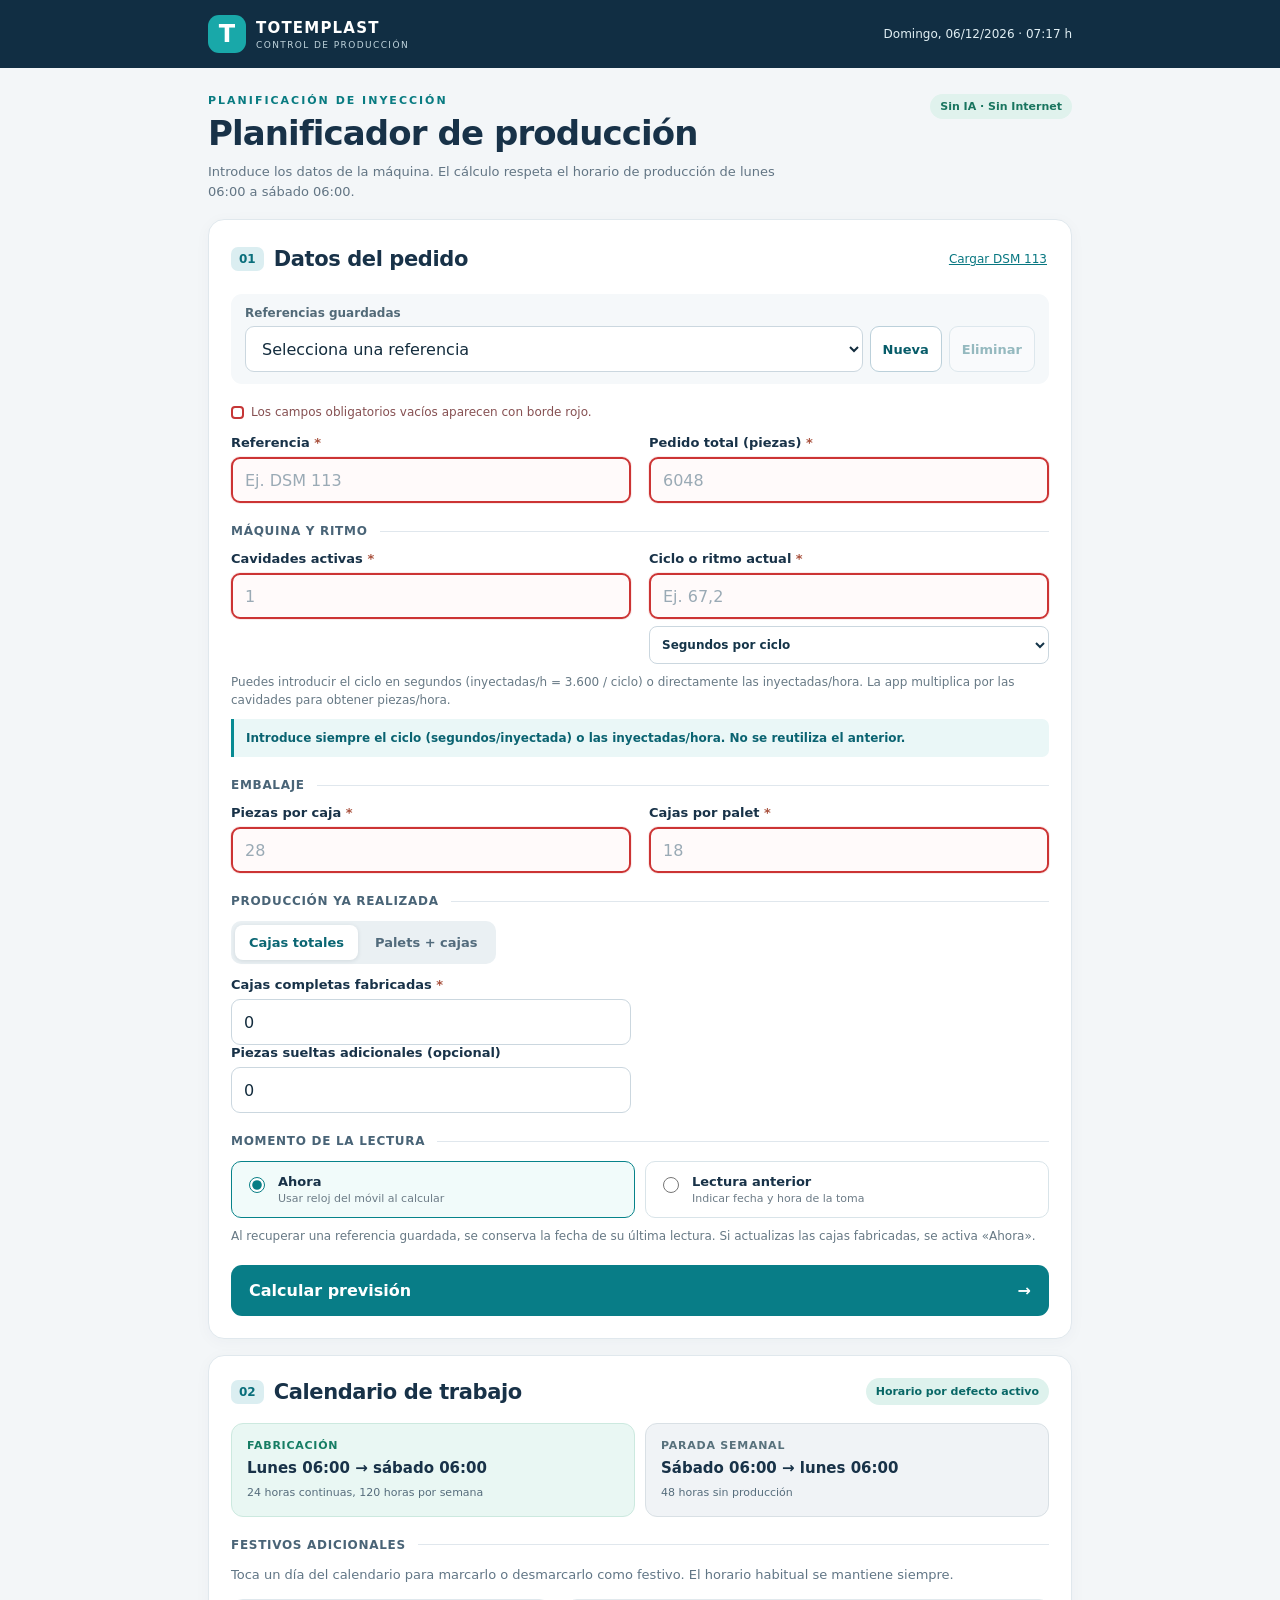
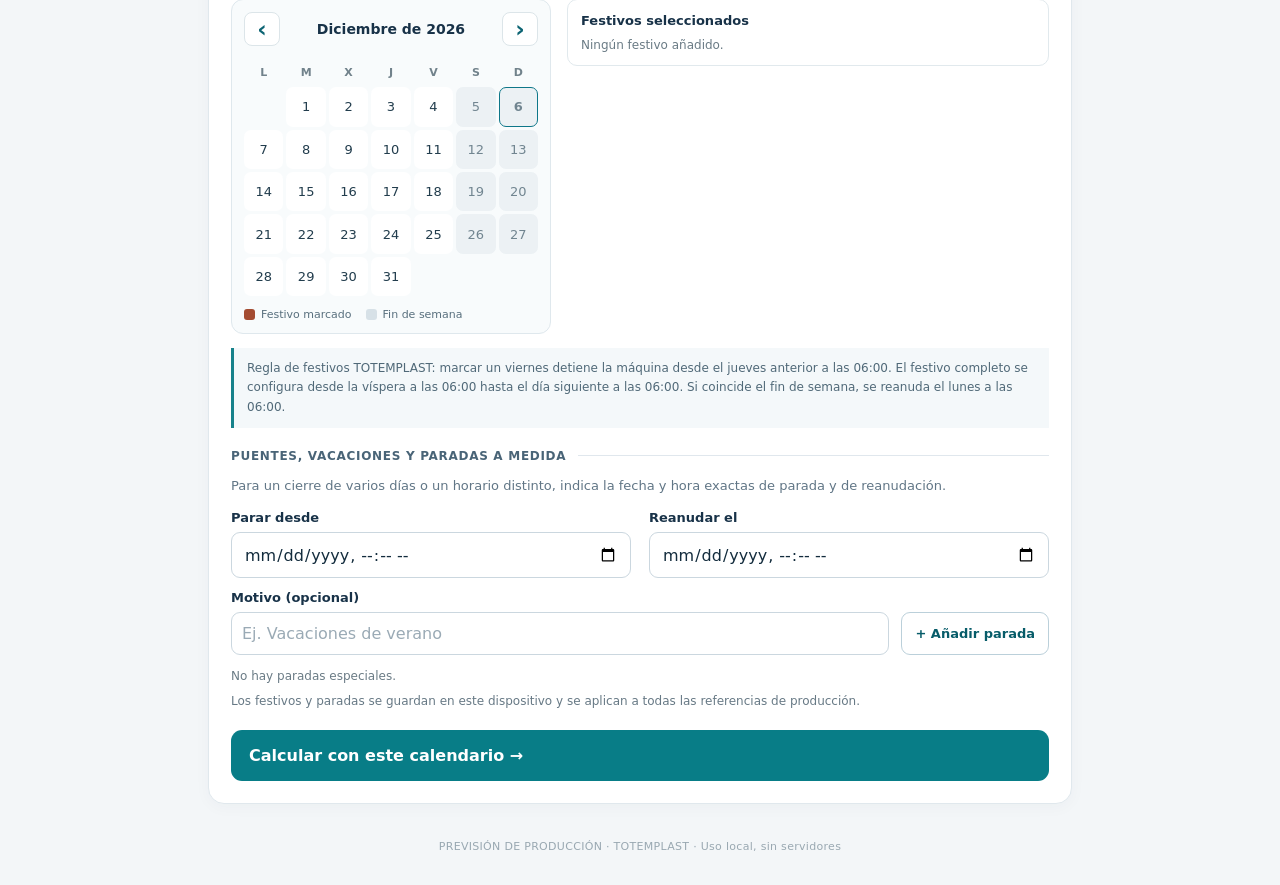
==== totemplast-prevision-android/app/src/main/assets/index.html @ 2ef3e5e3 "Android v1.2: resaltar campos obligatorios vacíos en rojo y validar modos de captura" ====
<!doctype html>
<html lang="es">
<head>
  <meta charset="utf-8">
  <meta name="viewport" content="width=device-width,initial-scale=1,viewport-fit=cover">
  <meta name="theme-color" content="#112e43">
  <meta name="description" content="Previsiones de produccion por inyeccion de plastico. Funciona sin Internet.">
  <title>Planificador Producción Totemplast</title>
  <link rel="stylesheet" href="styles.css">
</head>
<body>
 <header class="masthead">
  <div class="wrap masthead-inner">
   <div class="brand"><span class="brand-mark">T</span><span><strong>TOTEMPLAST</strong><small>CONTROL DE PRODUCCIÓN</small></span></div>
   <div class="clock" id="clock" aria-live="off">Reloj del dispositivo</div>
  </div>
 </header>
 <main class="wrap">
  <section class="intro">
   <div><p class="eyebrow">Planificación de inyección</p><h1>Planificador de producción</h1>
   <p>Introduce los datos de la máquina. El cálculo respeta el horario de producción de lunes 06:00 a sábado 06:00.</p></div>
   <span class="offline-tag">Sin IA · Sin Internet</span>
  </section>

  <section class="panel" aria-labelledby="input-heading">
   <div class="panel-head"><div><span class="step">01</span><h2 id="input-heading">Datos del pedido</h2></div>
    <button type="button" class="text-btn" id="exampleBtn">Cargar DSM 113</button></div>

   <div class="saved-row">
    <label for="savedReferences">Referencias guardadas</label>
    <div class="saved-flex"><select id="savedReferences"><option value="">Selecciona una referencia</option></select>
      <button id="newBtn" type="button" class="outline small-btn">Nueva</button>
      <button id="deleteBtn" type="button" class="outline small-btn" disabled>Eliminar</button>
    </div>
   </div>

   <p class="required-hint"><span class="required-hint-symbol" aria-hidden="true"></span> Los campos obligatorios vacíos aparecen con borde rojo.</p>
   <div class="form-grid">
    <div class="field"><label for="reference">Referencia <span class="req">*</span></label>
      <input id="reference" type="text" autocapitalize="characters" placeholder="Ej. DSM 113" autocomplete="off" maxlength="90"></div>
    <div class="field"><label for="orderPieces">Pedido total (piezas) <span class="req">*</span></label>
      <input id="orderPieces" type="number" min="1" step="1" inputmode="numeric" placeholder="6048"></div>
   </div>

   <div class="section-divider"><span>Máquina y ritmo</span></div>
   <div class="form-grid">
    <div class="field"><label for="cavities">Cavidades activas <span class="req">*</span></label>
      <input id="cavities" type="number" min="1" step="1" inputmode="numeric" placeholder="1"></div>
    <div class="field"><label for="injectionsPerHour">Ciclo o ritmo actual <span class="req">*</span></label>
      <input id="injectionsPerHour" type="text" inputmode="decimal" placeholder="Ej. 67,2" autocomplete="off">
      <select id="rateUnit" class="rate-unit" aria-label="Unidad de la medición">
       <option value="seconds" selected>Segundos por ciclo</option>
       <option value="per_hour">Inyectadas por hora</option>
      </select></div>
   </div>
   <p class="help">Puedes introducir el ciclo en segundos (inyectadas/h = 3.600 / ciclo) o directamente las inyectadas/hora. La app multiplica por las cavidades para obtener piezas/hora.</p>
   <p class="rate-reminder" id="previousRate" aria-live="polite">Introduce el ciclo o ritmo actual. No se reutiliza automáticamente el anterior.</p>

   <div class="section-divider"><span>Embalaje</span></div>
   <div class="form-grid">
    <div class="field"><label for="piecesPerBox">Piezas por caja <span class="req">*</span></label>
      <input id="piecesPerBox" type="number" min="1" step="1" inputmode="numeric" placeholder="28"></div>
    <div class="field"><label for="boxesPerPallet">Cajas por palet <span class="req">*</span></label>
      <input id="boxesPerPallet" type="number" min="1" step="1" inputmode="numeric" placeholder="18"></div>
   </div>

   <div class="section-divider"><span>Producción ya realizada</span></div>
   <div class="segmented" role="group" aria-label="Forma de introducir la produccion">
     <button type="button" id="totalBoxesMode" class="seg active" aria-pressed="true">Cajas totales</button>
     <button type="button" id="palletMode" class="seg" aria-pressed="false">Palets + cajas</button>
   </div>
   <div id="totalBoxesInputs" class="form-grid">
    <div class="field"><label for="producedBoxes">Cajas completas fabricadas <span class="req">*</span></label>
      <input id="producedBoxes" type="number" min="0" step="1" inputmode="numeric" placeholder="42" value="0"></div>
   </div>
   <div id="palletInputs" class="form-grid hidden">
    <div class="field"><label for="producedPallets">Palets completos <span class="req">*</span></label>
      <input id="producedPallets" type="number" min="0" step="1" inputmode="numeric" value="0"></div>
    <div class="field"><label for="producedExtraBoxes">Cajas fuera de palets completos</label>
      <input id="producedExtraBoxes" type="number" min="0" step="1" inputmode="numeric" value="0"></div>
   </div>
   <div class="form-grid">
    <div class="field"><label for="producedLoosePieces">Piezas sueltas adicionales (opcional)</label>
      <input id="producedLoosePieces" type="number" min="0" step="1" inputmode="numeric" value="0"></div>
   </div>

   <div class="section-divider"><span>Momento de la lectura</span></div>
   <div class="time-options" role="group" aria-label="Momento de lectura">
    <label class="option"><input type="radio" name="readingTimeMode" id="timeNow" value="now" checked><span><strong>Ahora</strong><small>Usar reloj del móvil al calcular</small></span></label>
    <label class="option"><input type="radio" name="readingTimeMode" id="timePast" value="past"><span><strong>Lectura anterior</strong><small>Indicar fecha y hora de la toma</small></span></label>
   </div>
   <div id="pastReadingField" class="field historical hidden"><label for="readingDateTime">Fecha y hora de la lectura <span class="req">*</span></label>
     <input type="datetime-local" id="readingDateTime"></div>
   <p class="help">Al recuperar una referencia guardada, se conserva la fecha de su última lectura. Si actualizas las cajas fabricadas, se activa «Ahora».</p>

   <div id="errorBox" role="alert" class="error hidden"></div>
   <button type="button" class="primary" id="calculateBtn"><span>Calcular previsión</span><span aria-hidden="true">→</span></button>
  </section>

  <section class="panel calendar-panel" aria-labelledby="calendar-heading">
    <div class="panel-head"><div><span class="step">02</span><h2 id="calendar-heading">Calendario de trabajo</h2></div>
      <span class="schedule-tag">Horario por defecto activo</span></div>
    <div class="weekly-schedule">
      <div class="weekly-box working"><span>FABRICACIÓN</span><strong>Lunes 06:00 → sábado 06:00</strong><small>24 horas continuas, 120 horas por semana</small></div>
      <div class="weekly-box rest"><span>PARADA SEMANAL</span><strong>Sábado 06:00 → lunes 06:00</strong><small>48 horas sin producción</small></div>
    </div>
    <div class="section-divider"><span>Festivos adicionales</span></div>
    <p class="muted">Toca un día del calendario para marcarlo o desmarcarlo como festivo. El horario habitual se mantiene siempre.</p>
    <div class="calendar-layout">
      <div class="monthly-calendar">
        <div class="calendar-nav">
          <button type="button" class="calendar-arrow" id="calPrev" aria-label="Mes anterior">‹</button>
          <strong id="calMonthTitle">Mes y año</strong>
          <button type="button" class="calendar-arrow" id="calNext" aria-label="Mes siguiente">›</button>
        </div>
        <div class="calendar-weekdays"><span>L</span><span>M</span><span>X</span><span>J</span><span>V</span><span>S</span><span>D</span></div>
        <div id="calendarGrid" class="calendar-days" role="group" aria-label="Seleccionar festivos"></div>
        <div class="calendar-legend"><span><i class="legend-dot holiday-dot"></i> Festivo marcado</span><span><i class="legend-dot weekend-dot"></i> Fin de semana</span></div>
      </div>
      <div class="selected-holidays">
        <strong>Festivos seleccionados</strong>
        <div id="holidayList" class="exceptions-list"><p class="no-exceptions">Ningún festivo añadido.</p></div>
      </div>
    </div>
    <p class="schedule-rule">Regla de festivos TOTEMPLAST: marcar un viernes detiene la máquina desde el jueves anterior a las 06:00. El festivo completo se configura desde la víspera a las 06:00 hasta el día siguiente a las 06:00. Si coincide el fin de semana, se reanuda el lunes a las 06:00.</p>
    <div class="section-divider"><span>Puentes, vacaciones y paradas a medida</span></div>
    <p class="muted">Para un cierre de varios días o un horario distinto, indica la fecha y hora exactas de parada y de reanudación.</p>
    <div class="form-grid">
      <div class="field"><label for="pauseStart">Parar desde</label><input id="pauseStart" type="datetime-local"></div>
      <div class="field"><label for="pauseEnd">Reanudar el</label><input id="pauseEnd" type="datetime-local"></div>
    </div>
    <div class="pause-actions">
      <div class="field"><label for="pauseLabel">Motivo (opcional)</label><input id="pauseLabel" type="text" maxlength="80" placeholder="Ej. Vacaciones de verano"></div>
      <button id="addPauseBtn" type="button" class="outline">+ Añadir parada</button>
    </div>
    <div id="calendarError" class="error hidden" role="alert"></div>
    <div id="pauseList" class="exceptions-list pause-list"><p class="no-exceptions">No hay paradas especiales.</p></div>
    <p class="help">Los festivos y paradas se guardan en este dispositivo y se aplican a todas las referencias de producción.</p>
    <button type="button" class="primary" id="calculateCalendarBtn">Calcular con este calendario →</button>
  </section>

  <section class="results hidden" id="results" aria-live="polite">
   <div class="results-title"><div><span class="step">03</span><h2 id="reportTitle">Informe</h2></div>
     <span class="report-ok">Cálculo realizado</span></div>
   <article class="finish-card">
    <div class="finish-subtitle">FINALIZACIÓN ESTIMADA · DÍA S</div>
    <div class="finish-date" id="finishDate">—</div>
    <div class="finish-time" id="finishTime">—</div>
    <div class="finish-meta" id="finishMeta">—</div>
   </article>

   <div class="panel report-panel">
    <h3>Situación del pedido</h3>
    <p class="reading-label" id="readingLabel"></p><p class="reading-label" id="calendarApplied"></p>
    <div class="stats-grid">
     <div class="stat"><span>Pedido</span><strong id="statOrder">—</strong><small>piezas</small></div>
     <div class="stat"><span>Fabricadas</span><strong id="statProduced">—</strong><small>piezas</small></div>
     <div class="stat accent"><span>Pendientes</span><strong id="statPending">—</strong><small>piezas</small></div>
     <div class="stat"><span>Ritmo</span><strong id="statRate">—</strong><small>piezas/hora</small></div>
    </div>
    <div class="progress-meta"><span>Avance del pedido</span><strong id="percentLabel">—</strong></div>
    <div class="progress-track"><div id="progressFill"></div></div>
    <div class="pack-info" id="packingInfo"></div>
   </div>

   <div class="panel report-panel">
    <h3>Matriz de cortes a las 06:00</h3>
    <p class="muted">Se toma como día S el día de finalización calculado. Las cifras respetan los fines de semana y las paradas adicionales del calendario.</p>
    <div class="table-scroll">
     <table class="cut-table" id="cutTable"><thead><tr>
      <th>Corte</th><th>Fecha y hora</th><th>Resultado</th><th>Equivalencia</th><th>Total fabricadas</th>
     </tr></thead><tbody id="cutRows"></tbody></table>
    </div>
    <p class="help">P = palets completos; C = cajas completas adicionales; uds = piezas sueltas. Las cifras son teóricas y consideran inyectadas enteras. Después de completar el pedido, se supone que el molde sigue en marcha hasta la hora del corte.</p>
   </div>

   <div class="panel report-panel compact-panel">
    <h3>Datos técnicos</h3>
    <div class="tech-list" id="technicalData"></div>
   </div>
   <div class="action-bar">
    <button type="button" class="outline" id="copyBtn">Copiar informe</button>
    <button type="button" class="outline" id="mailBtn">Correo a Daniel</button>
    <button type="button" class="outline" id="shareBtn">Compartir</button>
   </div>
   <p class="mail-note">«Correo a Daniel» prepara el mensaje en tu aplicación de correo. No lo envía automáticamente.</p>
   <div id="actionStatus" class="action-status" role="status"></div>
  </section>
  <footer>PREVISIÓN DE PRODUCCIÓN · TOTEMPLAST · Uso local, sin servidores</footer>
 </main>
 <script src="app.js"></script>
 <script src="catalogo-referencias.js"></script>
 <script src="validacion-obligatorios.js"></script>
 <script>
/* Interfaz y persistencia. Se ejecuta localmente en Android o en un navegador. */
(function () {
  'use strict';
  const E = window.TotemplastEngine;
  const Validation = window.TotemplastValidation;
  const STORAGE_KEY = 'totemplast_previsiones_v1';
  const CALENDAR_KEY = 'totemplast_calendario_v2';
  const MIGRATION_KEY = 'totemplast_datos_v3_aplicados';
  const $ = (id) => document.getElementById(id);
  const dataIds = ['reference','orderPieces','cavities','injectionsPerHour','piecesPerBox','boxesPerPallet',
    'producedBoxes','producedPallets','producedExtraBoxes','producedLoosePieces'];
  const integerLocale = new Intl.NumberFormat('es-ES', { maximumFractionDigits: 0, useGrouping:'always' });
  const decimalLocale = new Intl.NumberFormat('es-ES', { maximumFractionDigits: 2, useGrouping:'always' });
  const dateLongFormat = new Intl.DateTimeFormat('es-ES', {weekday:'long',day:'numeric',month:'long',year:'numeric'});
  const dateShortFormat = new Intl.DateTimeFormat('es-ES', {weekday:'long',day:'2-digit',month:'2-digit',year:'numeric'});
  const hmFormat = new Intl.DateTimeFormat('es-ES',{hour:'2-digit',minute:'2-digit',hourCycle:'h23'});
  let mode = 'boxes';
  let lastReport = null;
  let savingDisabled = false;
  let stored = loadStorage();
  migrateSavedReferences();
  seedPackagingReferences();
  let calendarState = loadCalendarState();
  let calendarMonth = new Date(new Date().getFullYear(),new Date().getMonth(),1);

  function n(value) { return integerLocale.format(value); }
  function nd(value) { return decimalLocale.format(value); }
  function cap(value) { return value.charAt(0).toUpperCase() + value.slice(1); }
  function dateLong(date) { return cap(dateLongFormat.format(date)); }
  function dateShort(date) { return cap(dateShortFormat.format(date)); }
  function hhmm(date) { return hmFormat.format(date); }
  function roundedMinute(date) { return new Date(Math.round(date.getTime()/60000)*60000); }
  function timeLabel(date) { return dateLong(date)+', '+hhmm(date); }
  function toLocalInputDate(date) {
    const pad=(x)=>String(x).padStart(2,'0');
    return date.getFullYear()+'-'+pad(date.getMonth()+1)+'-'+pad(date.getDate())+'T'+pad(date.getHours())+':'+pad(date.getMinutes());
  }
  function escape(s) {
    return String(s).replace(/[&<>"']/g, m => ({'&':'&amp;','<':'&lt;','>':'&gt;','"':'&quot;',"'":'&#39;'}[m]));
  }
  function text(id, value) { $(id).textContent = value; }
  // Los campos opcionales vacíos equivalen a 0. Su ausencia nunca se marca en rojo.
  function readOptionalNonNegative(id, name) {
    if ($(id).value.trim() === '') return 0;
    return readNonNegative(id, name);
  }
  function updateRequiredBorders() {
    const required = Validation.getRequiredIds(mode, $('timePast').checked);
    const missing = new Set(Validation.getMissingIds(
      required,
      Object.fromEntries(required.map(id => [id, $(id).value]))
    ));
    for (const id of Validation.ALL_REQUIRED_IDS) {
      const field = $(id);
      const isRequired = required.includes(id);
      const isMissing = isRequired && missing.has(id);
      field.required = isRequired;
      field.classList.toggle('missing-required', isMissing);
      if (isMissing) field.setAttribute('aria-invalid', 'true');
      else field.removeAttribute('aria-invalid');
    }
    return [...missing];
  }
  function readNonNegative(id, name) {
    const str = $(id).value;
    if (str === '') throw new Error('Indica '+name+'.');
    const val = Number(str);
    if (!Number.isSafeInteger(val) || val < 0) throw new Error(name+': introduce un numero entero mayor o igual a 0.');
    return val;
  }
  function setMode(value, convert) {
    if (convert && value !== mode) {
      const perPal = Math.floor(Number($('boxesPerPallet').value) || 0);
      if (mode === 'boxes' && value === 'pallets' && perPal > 0) {
        const total = Math.max(0, Number($('producedBoxes').value)||0);
        $('producedPallets').value = Math.floor(total/perPal);
        $('producedExtraBoxes').value = total%perPal;
      } else if (mode === 'pallets' && value === 'boxes' && perPal > 0) {
        $('producedBoxes').value = Math.max(0,(Number($('producedPallets').value)||0)*perPal+(Number($('producedExtraBoxes').value)||0));
      }
    }
    mode = value;
    $('totalBoxesInputs').classList.toggle('hidden',mode !== 'boxes');
    $('palletInputs').classList.toggle('hidden',mode !== 'pallets');
    $('totalBoxesMode').classList.toggle('active',mode === 'boxes');
    $('palletMode').classList.toggle('active',mode === 'pallets');
    $('totalBoxesMode').setAttribute('aria-pressed',String(mode === 'boxes'));
    $('palletMode').setAttribute('aria-pressed',String(mode === 'pallets'));
    invalidate();
  }
  function setTimeMode(past) {
    $('timePast').checked = past;
    $('timeNow').checked = !past;
    $('pastReadingField').classList.toggle('hidden',!past);
    if (past && !$('readingDateTime').value) $('readingDateTime').value=toLocalInputDate(new Date());
    invalidate();
  }
  function invalidate() {
    updateRequiredBorders();
    lastReport = null;
    $('results').classList.add('hidden');
    $('errorBox').classList.add('hidden');
    text('actionStatus','');
  }
  function rateValue() {
    const raw=$('injectionsPerHour').value.trim().replace(/\s/g,'').replace(',', '.');
    if (!raw || !Number.isFinite(Number(raw)) || Number(raw)<=0) {
      throw new Error('Introduce el ciclo actual en segundos o las inyectadas/hora; el dato es obligatorio en cada lectura.');
    }
    return Number(raw);
  }
  function getInput() {
    const fullBoxes = mode === 'boxes'
      ? readNonNegative('producedBoxes','las cajas fabricadas')
      : readNonNegative('producedPallets','los palets fabricados') * Number($('boxesPerPallet').value) +
          readOptionalNonNegative('producedExtraBoxes','las cajas adicionales');
    if (!Number.isSafeInteger(fullBoxes)) throw new Error('La cantidad de cajas no es valida.');
    const d = $('timePast').checked ? new Date($('readingDateTime').value) : new Date();
    return {
      reference:$('reference').value,
      orderPieces:$('orderPieces').value,
      cavities:$('cavities').value,
      injectionsPerHour:$('rateUnit').value === 'seconds' ? 3600/rateValue() : rateValue(),
      measuredRateValue:rateValue(), measuredRateUnit:$('rateUnit').value,
      piecesPerBox:$('piecesPerBox').value,
      boxesPerPallet:$('boxesPerPallet').value,
      fullBoxes,
      loosePieces:readOptionalNonNegative('producedLoosePieces','las piezas sueltas'),
      readAt:d
    };
  }
  function readTime(value) {
    const duration = Math.max(0,Math.round(value/60000));
    return Math.floor(duration/60)+' h '+(duration%60)+' min';
  }
  function shortPack(b) {
    return n(b.pallets)+' P + '+n(b.boxes)+' C + '+n(b.loose)+' uds';
  }
  function detailedPack(b) {
    const p=b.pallets, bx=b.boxes, l=b.loose;
    if (p===0 && bx===0 && l===0) return '0 piezas';
    let out='';
    if (p) out+=n(p)+' palet'+(p!==1?'s':'')+' completo'+(p!==1?'s':'');
    if (bx || l) {
      if (out) out+=' + ';
      if (bx) {
        out+='1 palet parcial ('+n(bx)+' caja'+(bx!==1?'s':'')+' completa'+(bx!==1?'s':'');
        if (l) out+=' y '+n(l)+' pieza'+(l!==1?'s':'')+' en caja parcial';
        out+=')';
      } else {
        out+=n(l)+' pieza'+(l!==1?'s':'')+' en caja parcial';
      }
    }
    return out;
  }
  function showReport(r) {
    const isDone=r.isAlreadyComplete;
    const shownFinish = roundedMinute(r.finishAt);
    text('reportTitle',r.reference+' - Previsión de producción');
    text('finishDate',isDone?'Pedido ya completado':dateLong(shownFinish));
    text('finishTime',isDone?'—':hhmm(shownFinish)+' h');
    text('finishMeta', isDone
      ? 'Las piezas registradas ya alcanzan o superan el pedido; no puede deducirse cuándo terminó anteriormente.'
      : 'Quedan '+readTime(r.productiveMsPending)+' de trabajo efectivo ('+n(r.injectionsPending)+' inyectadas).'+
        (r.expectedOverrunAtFinish?' Se producirán '+n(r.expectedOverrunAtFinish)+' piezas adicionales en la última inyectada.':''));
    text('readingLabel','Lectura: '+timeLabel(r.readAt));
    text('calendarApplied','Calendario aplicado: '+calendarSummary(r.calendar));
    text('statOrder',n(r.orderPieces));
    text('statProduced',n(r.produced));
    text('statPending',n(r.piecesPending));
    text('statRate',nd(r.piecesPerHour));
    text('percentLabel',nd(r.completedPercent)+' %');
    $('progressFill').style.width=r.completedPercent.toFixed(4)+'%';
    $('packingInfo').innerHTML = [
      ['Fabricadas', detailedPack(r.breakdownProduced)],
      ['Pendientes', detailedPack(r.breakdownPending)],
      ['Cajas hechas', n(r.breakdownProduced.totalFullBoxes)+' cajas completas'+(r.breakdownProduced.loose?' y '+n(r.breakdownProduced.loose)+' piezas sueltas':'')],
      ['Equivalencias', n(r.piecesPerPallet)+' piezas/palet · '+n(r.piecesPerBox)+' piezas/caja']
    ].map(kv=>'<div class="pi-row"><span>'+escape(kv[0])+'</span><strong>'+escape(kv[1])+'</strong></div>').join('');
    const rowNames = {'-2':'S − 2 días','-1':'S − 1 día','0':'Día S','1':'S + 1 día'};
    $('cutRows').innerHTML = r.scenarios.map(s=>{
      const date='<div class="cut-date">'+escape(dateShort(s.at))+'<small>06:00 h'+(s.stopped?' · Parada':'')+'</small></div>';
      if (!s.applicable) return '<tr><td>'+rowNames[String(s.deltaDays)]+'</td><td>'+date+'</td><td class="muted-cell" colspan="3">No aplicable: corte anterior a la lectura registrada.</td></tr>';
      const kind = s.missing ? 'missing' : s.excess ? 'excess' : 'exact';
      const description = s.missing ? 'Faltan' : s.excess ? 'Sobran' : 'Pedido exacto';
      const amount = s.missing ? s.missing : s.excess;
      const partial=(s.breakdownDifference.boxes || s.breakdownDifference.loose)?'<small class="partial-note">Incluye 1 palet parcial</small>':'';
      return '<tr><td>'+rowNames[String(s.deltaDays)]+'</td><td>'+date+'</td><td><span class="cut-value '+kind+'">'+
        description+' '+n(amount)+' uds</span></td><td>'+escape(shortPack(s.breakdownDifference))+partial+'</td><td>'+n(s.projectedTotal)+' uds</td></tr>';
    }).join('');
    const tech=[
      ['Referencia',r.reference],['Unidades del pedido',n(r.orderPieces)],
      ['Cavidades activas',n(r.cavities)],['Medición introducida',nd(r.measuredRateValue)+(r.measuredRateUnit==='seconds'?' segundos/ciclo':' inyectadas/h')],['Inyectadas por hora',nd(r.injectionsPerHour)],
      ['Piezas por inyectada',n(r.cavities)],['Ritmo efectivo',nd(r.piecesPerHour)+' piezas/h'],
      ['Piezas por caja',n(r.piecesPerBox)],['Cajas por palet',n(r.boxesPerPallet)],
      ['Piezas por palet',n(r.piecesPerPallet)],['Cajas completas fabricadas',n(r.fullBoxes)],
      ['Tiempo productivo pendiente',readTime(r.productiveMsPending)],['Lectura de referencia',timeLabel(r.readAt)],
      ['Paradas adicionales',calendarSummary(r.calendar)]
    ];
    $('technicalData').innerHTML=tech.map(kv=>'<div><span>'+escape(kv[0])+'</span><strong>'+escape(kv[1])+'</strong></div>').join('');
    $('results').classList.remove('hidden');
  }
  function formatReport(r) {
    const finish = roundedMinute(r.finishAt);
    const lines=[
      r.reference+' - Previsión de producción',
      '',
      'LECTURA: '+timeLabel(r.readAt),
      'PEDIDO: '+n(r.orderPieces)+' piezas',
      'CAVIDADES: '+n(r.cavities)+' | MEDICION: '+nd(r.measuredRateValue)+(r.measuredRateUnit==='seconds'?' segundos/ciclo':' inyectadas/h')+' | INYECTADAS/H: '+nd(r.injectionsPerHour)+' | PIEZAS/H: '+nd(r.piecesPerHour),
      'EMBALAJE: '+n(r.piecesPerBox)+' piezas/caja | '+n(r.boxesPerPallet)+' cajas/palet | '+n(r.piecesPerPallet)+' piezas/palet',
      'FABRICADAS: '+n(r.produced)+' piezas | '+detailedPack(r.breakdownProduced),
      'PENDIENTES: '+n(r.piecesPending)+' piezas | '+detailedPack(r.breakdownPending),
      'HORAS PRODUCTIVAS PENDIENTES: '+readTime(r.productiveMsPending),
      'CALENDARIO: '+calendarSummary(r.calendar),
      '',
      r.isAlreadyComplete ? 'PEDIDO YA COMPLETADO EN LA LECTURA' : 'FINALIZACION PREVISTA: '+timeLabel(finish),
      '',
      'MATRIZ DE CORTES (06:00 H):'
    ];
    r.scenarios.forEach(s=>{
      const tag = s.deltaDays === 0 ? 'S' : s.deltaDays < 0 ? 'S'+s.deltaDays : 'S+'+s.deltaDays;
      if (!s.applicable) lines.push(tag+' | '+timeLabel(s.at)+' | No aplicable: anterior a la lectura');
      else lines.push(tag+' | '+timeLabel(s.at)+' | '+
        (s.missing?'FALTAN '+n(s.missing):s.excess?'SOBRAN '+n(s.excess):'PEDIDO EXACTO')+' piezas | '+
        shortPack(s.breakdownDifference)+' | Total '+n(s.projectedTotal)+' piezas');
    });
    lines.push('', 'Horario TOTEMPLAST: lunes 06:00 a sabado 06:00, produccion ininterrumpida.');
    r.calendar.holidays.forEach(day=>lines.push('FESTIVO: '+day+' (parada desde la vispera a las 06:00 hasta el dia siguiente a las 06:00).'));
    r.calendar.pauses.forEach(p=>lines.push('PARADA ADICIONAL: '+(p.label||'Cierre')+' | '+p.start+' -> '+p.end));
    lines.push('Cifras teoricas basadas en inyectadas completas. El exceso supone continuar produciendo.');
    return lines.join('\n');
  }
  function showError(err) {
    text('errorBox',err.message||String(err));
    $('errorBox').classList.remove('hidden');
    $('errorBox').scrollIntoView({block:'nearest',behavior:'smooth'});
  }
  function calculate(suppressScroll) {
    $('errorBox').classList.add('hidden');
    try {
      const missing = updateRequiredBorders();
      if (missing.length) {
        $(missing[0]).focus();
        throw new Error('Faltan datos obligatorios. Completa las casillas con borde rojo.');
      }
      const data=getInput();
      const r=E.forecast(data,data.readAt,calendarState);
      r.measuredRateValue=data.measuredRateValue; r.measuredRateUnit=data.measuredRateUnit;
      lastReport=r;
      showReport(r);
      saveResult(r);
      if (suppressScroll !== true) $('results').scrollIntoView({block:'start',behavior:'smooth'});
    } catch (err) {
      invalidate();
      showError(err);
    }
  }
  function loadStorage() {
    try { const x=JSON.parse(localStorage.getItem(STORAGE_KEY)||'{}'); return x && typeof x==='object' && !Array.isArray(x)?x:{}; }
    catch (_) { return {}; }
  }
  function persist() {
    if(savingDisabled) return;
    try { localStorage.setItem(STORAGE_KEY,JSON.stringify(stored)); }
    catch(_) { text('actionStatus','El dispositivo no ha permitido guardar las referencias. Los calculos siguen funcionando.'); }
  }
  function refreshReferences(selected) {
    const sel=$('savedReferences');
    sel.innerHTML='<option value="">Selecciona una referencia</option>';
    Object.keys(stored).sort((a,b)=>a.localeCompare(b,'es')).forEach(ref=>{
      const option=document.createElement('option'); option.value=ref; option.textContent=ref;
      sel.appendChild(option);
    });
    sel.value=selected && stored[selected]?selected:'';
    $('deleteBtn').disabled=!sel.value;
  }
  // En una actualizacion anterior pudo quedar REE 11 como ensayo. Nunca era un pedido real.
  // Limpieza una sola vez; despues los datos que escriba el usuario se respetan.
  function migrateSavedReferences() {
    try {
      if (localStorage.getItem(MIGRATION_KEY) === '1') return;
      for (const ref of Object.keys(stored)) {
        const canonical=ref.replace(/[^a-zA-Z0-9]/g,'').toUpperCase();
        if (canonical === 'REE11' || canonical === 'R11') delete stored[ref];
      }
      if (!stored['DSM 113']) {
        // Unica ficha inicial: lectura REAL facilitada el 13/10/2026 a las 09:31.
        // El ciclo de 67,2 segundos es un recordatorio, NO se rellena automaticamente.
        stored['DSM 113']={
          reference:'DSM 113', orderPieces:6048, cavities:1,
          injectionsPerHour:3600/67.2, measuredRateValue:67.2, measuredRateUnit:'seconds', piecesPerBox:28, boxesPerPallet:18,
          fullBoxes:42, loosePieces:0, readAt:'2026-10-13T07:31:00.000Z', mode:'pallets'
        };
      } else {
        // Actualizacion del ultimo ritmo indicado por el usuario; nunca se usa sin escribirlo.
        stored['DSM 113'].injectionsPerHour=3600/67.2;
        stored['DSM 113'].measuredRateValue=67.2;
        stored['DSM 113'].measuredRateUnit='seconds';
      }
      localStorage.setItem(STORAGE_KEY,JSON.stringify(stored));
      localStorage.setItem(MIGRATION_KEY,'1');
    } catch (_) { /* Los calculos siguen disponibles si se bloquea el almacenamiento. */ }
  }
  // Incorporar fichas nuevas al almacenamiento local sin modificar otras referencias.
  // Los palets/cajas comunicados son informativos; NO son pedido ni produccion.
  function seedPackagingReferences() {
    const key='totemplast_catalogo_embalajes_20261015';
    try {
      if(localStorage.getItem(key)==='1') return;
      for (const item of (window.TotemplastReferenceCatalog || [])) {
        if (!stored[item.reference]) {
          stored[item.reference]={
            reference:item.reference, piecesPerBox:item.piecesPerBox,
            boxesPerPallet:item.boxesPerPallet,
            orderPieces:'', cavities:'', fullBoxes:0, loosePieces:0,
            mode:'pallets', readAt:null, measuredRateUnit:'seconds',
            informedPallets:item.informedPallets,
            informedExtraBoxes:item.informedExtraBoxes
          };
        }
      }
      localStorage.setItem(STORAGE_KEY,JSON.stringify(stored));
      localStorage.setItem(key,'1');
    } catch (_) { /* Fallo de almacenamiento: la calculadora permanece disponible. */ }
  }
  function showRateHint(ref) {
    const saved=stored[String(ref||'').trim().toUpperCase()];
    const prevUnit=saved && saved.measuredRateUnit==='seconds' ? 'seconds':'per_hour';
    const previous=saved && Number(prevUnit==='seconds'?saved.measuredRateValue:(saved.measuredRateValue||saved.injectionsPerHour));
    const meaning=prevUnit==='seconds' ? ' s/ciclo':' inyectadas/h';
    const info=Number.isFinite(previous) && previous>0
      ? 'Última medición: '+nd(previous)+meaning+'. Escribe la medición actual; NO se rellena automáticamente.'
      : 'Introduce siempre el ciclo (segundos/inyectada) o las inyectadas/hora. No se reutiliza el anterior.';
    text('previousRate',info);
  }
  function saveResult(r) {
    stored[r.reference]={ reference:r.reference,orderPieces:r.orderPieces,cavities:r.cavities,
      injectionsPerHour:r.injectionsPerHour,measuredRateValue:r.measuredRateValue,measuredRateUnit:r.measuredRateUnit,piecesPerBox:r.piecesPerBox,
      boxesPerPallet:r.boxesPerPallet,fullBoxes:r.fullBoxes,loosePieces:r.loosePieces,
      readAt:r.readAt.toISOString(),mode:mode };
    persist();refreshReferences(r.reference);showRateHint(r.reference);
  }
  function loadReference(ref) {
    if (!stored[ref]) return;
    const a=stored[ref];
    for(const id of ['reference','orderPieces','cavities','piecesPerBox','boxesPerPallet'])
      $(id).value=a[id] == null ? '' : a[id];
    // El ritmo es siempre una lectura nueva; el ultimo queda solo como sugerencia.
    $('rateUnit').value=a.measuredRateUnit==='seconds'?'seconds':'per_hour';
    $('injectionsPerHour').value='';
    showRateHint(ref);
    $('producedBoxes').value=a.fullBoxes;
    const perPal=Number(a.boxesPerPallet)||1;
    $('producedPallets').value=Math.floor(a.fullBoxes/perPal);
    $('producedExtraBoxes').value=a.fullBoxes%perPal;
    $('producedLoosePieces').value=a.loosePieces;
    setMode(a.mode==='pallets'?'pallets':'boxes',false);
    $('readingDateTime').value=a.readAt ? toLocalInputDate(new Date(a.readAt)) : '';
    setTimeMode(Boolean(a.readAt)); // No transformar una lectura vieja en una lectura de ahora.
    refreshReferences(ref);
    invalidate();
  }
  function newReference() {
    for(const id of ['reference','orderPieces','cavities','injectionsPerHour','piecesPerBox','boxesPerPallet'])$(id).value='';
    for(const id of ['producedBoxes','producedPallets','producedExtraBoxes','producedLoosePieces'])$(id).value='0';
    $('rateUnit').value='seconds';$('readingDateTime').value=''; setMode('boxes',false);setTimeMode(false);refreshReferences('');showRateHint('');invalidate();
    $('reference').focus();
  }
  function loadExample() {
    if (stored['DSM 113']) {
      loadReference('DSM 113');
    } else {
      // Si el usuario borro la ficha, el boton permite recuperarla sin guardarla por si solo.
      newReference();
      Object.entries({reference:'DSM 113',orderPieces:'6048',cavities:'1',piecesPerBox:'28',boxesPerPallet:'18',
        producedBoxes:'42',producedPallets:'2',producedExtraBoxes:'6',producedLoosePieces:'0'}).forEach(([id,v])=>$(id).value=v);
      setMode('pallets',false);
      $('readingDateTime').value='2026-10-13T09:31';setTimeMode(true);
      $('rateUnit').value='seconds';
      text('previousRate','Última medición conocida: 67,2 segundos/ciclo. Escribe el dato actual.');
    }
    // Intencionadamente NO calcula ni asigna automaticamente las inyectadas/hora.
    $('injectionsPerHour').value='';
    $('injectionsPerHour').focus();
  }
  function setStatus(message) { text('actionStatus',message); }
  async function copyReport() {
    if(!lastReport) return;
    const content=formatReport(lastReport);
    if(window.Android && typeof window.Android.copyText==='function') {
      window.Android.copyText(content);setStatus('Informe copiado.');return;
    }
    try {
      if(navigator.clipboard && navigator.clipboard.writeText) {
        await navigator.clipboard.writeText(content);
      } else {
        const ta=document.createElement('textarea');ta.value=content;ta.style.position='fixed';ta.style.left='-9999px';document.body.appendChild(ta);
        ta.select();if(!document.execCommand('copy')) throw new Error('No se pudo copiar');ta.remove();
      }
      setStatus('Informe copiado al portapapeles.');
    } catch(e) {setStatus('No se pudo copiar. Puedes usar la funcion Compartir.');}
  }
  function mailReport() {
    if(!lastReport)return;
    const subject=lastReport.reference+' - Previsión de producción - '+dateShort(lastReport.readAt);
    const body=formatReport(lastReport);
    if(window.Android && typeof window.Android.prepareMail==='function'){
      window.Android.prepareMail(subject,body);return;
    }
    location.href='mailto:daniel@totemplast.com?subject='+encodeURIComponent(subject)+'&body='+encodeURIComponent(body);
  }
  async function shareReport() {
    if(!lastReport)return;
    const report=formatReport(lastReport);
    if(window.Android && typeof window.Android.shareText==='function'){
      window.Android.shareText(report);return;
    }
    if(navigator.share){try{await navigator.share({title:lastReport.reference+' - Previsión de producción',text:report});return;}
      catch(err){if(err.name==='AbortError')return;}}
    await copyReport();
  }
  // Calendario global: festivos sobre el horario permanente, y cierres con horas exactas.
  function loadCalendarState() {
    try {
      const value=JSON.parse(localStorage.getItem(CALENDAR_KEY)||'{}');
      if (!value || typeof value!=='object') return {holidays:[],pauses:[]};
      const holidays=Array.isArray(value.holidays)?value.holidays.filter(d=>typeof d==='string'):[];
      const pauses=Array.isArray(value.pauses)?value.pauses.filter(p=>p && typeof p.start==='string' && typeof p.end==='string'):[];
      const result={holidays:[...new Set(holidays)].sort(),pauses};
      E.normalizeClosures(result);
      return result;
    } catch (_) {return {holidays:[],pauses:[]};}
  }
  function calendarSummary(cal) {
    const f=cal.holidays.length, p=cal.pauses.length;
    if (!f && !p) return 'Horario semanal habitual, sin paradas adicionales';
    return 'Horario semanal + '+n(f)+' festivo'+(f===1?'':'s')+' + '+n(p)+' parada'+(p===1?'':'s')+' especial'+(p===1?'':'es');
  }
  function isoLocalDay(date) {return toLocalInputDate(date).slice(0,10);}
  function holidayStop(iso) {
    const base=E.parseLocalDate(iso), start=new Date(base.getTime()), end=new Date(base.getTime());
    start.setDate(start.getDate()-1);end.setDate(end.getDate()+1);
    return 'Paro: '+dateShort(start)+' 06:00 \u2192 '+dateShort(end)+' 06:00';
  }
  function calendarChanged() {
    E.normalizeClosures(calendarState);
    try {localStorage.setItem(CALENDAR_KEY,JSON.stringify(calendarState));}
    catch(_) {showCalendarError('No se han podido guardar las paradas, aunque se usan para el calculo actual.');}
    renderCalendar();
    if (lastReport) calculate(true);
  }
  function showCalendarError(message) {
    text('calendarError',message);
    $('calendarError').classList.remove('hidden');
  }
  function renderCalendar() {
    const y=calendarMonth.getFullYear(),m=calendarMonth.getMonth();
    text('calMonthTitle',cap(new Intl.DateTimeFormat('es-ES',{month:'long',year:'numeric'}).format(calendarMonth)));
    const first=new Date(y,m,1), blank=(first.getDay()+6)%7;
    const days=new Date(y,m+1,0).getDate();
    const today=isoLocalDay(new Date());
    let html='';
    for(let i=0;i<blank;i++)html+='<span class="cal-spacer" aria-hidden="true"></span>';
    for(let d=1;d<=days;d++){
      const date=new Date(y,m,d),key=isoLocalDay(date);
      const selected=calendarState.holidays.includes(key);
      const classes='cal-day'+(date.getDay()===0||date.getDay()===6?' weekend':'')+(selected?' holiday':'')+(key===today?' today':'');
      html+='<button type="button" class="'+classes+'" data-holiday-date="'+key+'" aria-label="'+escape(dateLong(date))+(selected?', festivo marcado':'')+'" aria-pressed="'+selected+'" title="'+(selected?'Desmarcar':'Marcar')+' festivo '+key+'">'+d+'</button>';
    }
    $('calendarGrid').innerHTML=html;
    $('holidayList').innerHTML=calendarState.holidays.length
      ?calendarState.holidays.map(iso=>'<div class="exception-item"><div><strong>'+escape(dateLong(E.parseLocalDate(iso)))+'</strong><small>'+escape(holidayStop(iso))+'</small></div><button type="button" class="exception-remove" data-remove-holiday="'+iso+'" aria-label="Eliminar festivo '+iso+'">\u00d7</button></div>').join('')
      :'<p class="no-exceptions">Ning\u00fan festivo a\u00f1adido.</p>';
    $('pauseList').innerHTML=calendarState.pauses.length
      ?calendarState.pauses.map((p,i)=>'<div class="exception-item"><div><strong>'+escape(p.label||'Parada programada')+'</strong><small>'+escape(p.start.replace('T',' ')+' \u2192 '+p.end.replace('T',' '))+'</small></div><button type="button" class="exception-remove" data-remove-pause="'+i+'" aria-label="Eliminar parada">\u00d7</button></div>').join('')
      :'<p class="no-exceptions">No hay paradas especiales.</p>';
  }
  function toggleHoliday(day){
    const at=calendarState.holidays.indexOf(day);
    if(at>=0)calendarState.holidays.splice(at,1);
    else calendarState.holidays.push(day);
    calendarState.holidays.sort();
    $('calendarError').classList.add('hidden');
    calendarChanged();
  }
  function addPause(){
    $('calendarError').classList.add('hidden');
    try{
      const start=$('pauseStart').value,end=$('pauseEnd').value;
      const pause={start,end,label:$('pauseLabel').value.trim().slice(0,80)};
      E.normalizeClosures({holidays:calendarState.holidays,pauses:[...calendarState.pauses,pause]});
      calendarState.pauses.push(pause);
      calendarState.pauses.sort((a,b)=>a.start.localeCompare(b.start));
      $('pauseStart').value='';$('pauseEnd').value='';$('pauseLabel').value='';
      calendarChanged();
    }catch(err){showCalendarError(err.message||String(err));}
  }
  $('calPrev').addEventListener('click',()=>{calendarMonth.setMonth(calendarMonth.getMonth()-1);renderCalendar();});
  $('calNext').addEventListener('click',()=>{calendarMonth.setMonth(calendarMonth.getMonth()+1);renderCalendar();});
  $('calendarGrid').addEventListener('click',event=>{
    const target=event.target.closest('button[data-holiday-date]');
    if(target)toggleHoliday(target.getAttribute('data-holiday-date'));
  });
  $('holidayList').addEventListener('click',event=>{
    const target=event.target.closest('button[data-remove-holiday]');
    if(target)toggleHoliday(target.getAttribute('data-remove-holiday'));
  });
  $('pauseList').addEventListener('click',event=>{
    const target=event.target.closest('button[data-remove-pause]');
    if(!target)return;
    const i=Number(target.getAttribute('data-remove-pause'));
    if(Number.isInteger(i) && i>=0 && i<calendarState.pauses.length){
      calendarState.pauses.splice(i,1);calendarChanged();
    }
  });
  $('addPauseBtn').addEventListener('click',addPause);
  renderCalendar();
  function updateClock() {
    const time=new Date();
    text('clock',dateShort(time)+' · '+hhmm(time)+' h');
  }
  for(const id of dataIds) {
    $(id).addEventListener('input',()=>{
      if (id==='reference') showRateHint($('reference').value);
      const isNewCount=['producedBoxes','producedPallets','producedExtraBoxes','producedLoosePieces'].includes(id);
      // Si una previsión ya existe, modificar el avance implica una NUEVA toma:
      // el ritmo deja de ser válido hasta que el encargado lo escriba otra vez.
      if (isNewCount && lastReport) $('injectionsPerHour').value='';
      if (isNewCount && $('timePast').checked){
        setTimeMode(false);
      }
      invalidate();
    });
  }
  $('rateUnit').addEventListener('change',()=>{
    // Cambiar entre segundos/ciclo e inyectadas/h no puede reinterpretar el mismo numero.
    $('injectionsPerHour').value='';
    showRateHint($('reference').value);
    invalidate();
  });
  $('readingDateTime').addEventListener('input',invalidate);
  $('timeNow').addEventListener('change',()=>setTimeMode(false));
  $('timePast').addEventListener('change',()=>setTimeMode(true));
  $('totalBoxesMode').addEventListener('click',()=>setMode('boxes',true));
  $('palletMode').addEventListener('click',()=>setMode('pallets',true));
  $('calculateBtn').addEventListener('click',calculate);
  $('calculateCalendarBtn').addEventListener('click',calculate);
  $('newBtn').addEventListener('click',newReference);  $('exampleBtn').addEventListener('click',loadExample);
  $('savedReferences').addEventListener('change',(ev)=>{
    const ref=ev.target.value;if(ref)loadReference(ref);else $('deleteBtn').disabled=true;
  });
  $('deleteBtn').addEventListener('click',()=>{
    const ref=$('savedReferences').value;
    if(ref && window.confirm('¿Eliminar la referencia '+ref+' del dispositivo?')){
      delete stored[ref];persist();newReference();
    }
  });
  $('copyBtn').addEventListener('click',copyReport);
  $('mailBtn').addEventListener('click',mailReport);
  $('shareBtn').addEventListener('click',shareReport);
  updateClock();setInterval(updateClock,20000);refreshReferences('');showRateHint('');updateRequiredBorders();
})();

</script>
</body></html>
---- totemplast-prevision-android/app/src/main/assets/styles.css ----
:root{font-family:system-ui,-apple-system,"Segoe UI",Roboto,Arial,sans-serif;color:#183248;background:#f3f6f8;font-size:16px;-webkit-text-size-adjust:100%}
*{box-sizing:border-box}body{margin:0}button,input,select{font:inherit}button{cursor:pointer}button:disabled{cursor:not-allowed;opacity:.4}.wrap{max-width:900px;margin:0 auto;padding:0 18px}
.masthead{background:#112e43;color:white;padding:15px 0}.masthead-inner{display:flex;justify-content:space-between;align-items:center;gap:12px}.brand{display:flex;gap:10px;align-items:center}.brand-mark{display:grid;place-items:center;width:38px;height:38px;background:#19a8a9;border-radius:11px;font-size:24px;font-weight:900}.brand strong{display:block;letter-spacing:1.2px;font-size:15px}.brand small{display:block;letter-spacing:1.4px;color:#c0d4dd;font-size:9px;margin-top:3px}.clock{color:#e0eef3;font-size:12px;text-align:right;max-width:52%}
.intro{display:flex;justify-content:space-between;gap:10px;align-items:center;margin:26px 0 18px}.eyebrow{font-size:11px;color:#087b81;text-transform:uppercase;letter-spacing:2px;font-weight:750;margin:0 0 6px}h1{font-size:clamp(25px,4vw,34px);letter-spacing:-.9px;margin:0}h2{font-size:21px;margin:0;letter-spacing:-.4px}h3{font-size:18px;letter-spacing:-.2px;margin:0 0 14px}.intro p:not(.eyebrow){font-size:13px;line-height:1.5;color:#627584;max-width:580px;margin:9px 0 0}.offline-tag{white-space:nowrap;align-self:start;background:#e0f2ed;color:#19755f;border-radius:100px;padding:6px 10px;font-size:11px;font-weight:700}
.panel{background:white;border:1px solid #e0e8ed;border-radius:16px;padding:22px;margin-bottom:16px;box-shadow:0 3px 16px #10324709}.panel-head{display:flex;align-items:center;justify-content:space-between;margin-bottom:18px;gap:8px}.panel-head>div,.results-title>div{display:flex;align-items:center;gap:10px}.step{background:#dbeef1;color:#096e7b;border-radius:7px;padding:5px 8px;font-size:12px;font-weight:800}.text-btn{color:#087781;background:none;border:none;text-decoration:underline;font-size:12px;padding:10px 2px}.saved-row{padding:12px 14px;background:#f5f8fa;border-radius:11px;margin-bottom:20px}.saved-row>label{display:block;font-size:12px;font-weight:650;color:#526a78;margin-bottom:6px}.saved-flex{display:flex;gap:7px}.saved-flex select{min-width:0;flex:1}
.form-grid{display:grid;grid-template-columns:repeat(2,minmax(0,1fr));gap:14px 18px}.field label{display:block;font-size:13px;font-weight:650;margin-bottom:7px}.req{color:#a8503c}.field input,.saved-flex select{width:100%;height:46px;border:1px solid #cbd7df;border-radius:9px;padding:10px 12px;background:white;color:#132c3d;outline:none}.field input:focus,.saved-flex select:focus{border-color:#16858c;box-shadow:0 0 0 3px #12858c23}.field input::placeholder{color:#9aaab5}.section-divider{display:flex;align-items:center;gap:12px;margin:21px 0 13px;color:#496477;font-size:12px;font-weight:750;text-transform:uppercase;letter-spacing:.7px}.section-divider:after{content:"";height:1px;background:#e0e7ed;flex:1}.help{font-size:12px;color:#677985;line-height:1.5;margin:9px 0 0}.muted{font-size:13px;color:#617686;margin:0 0 15px;line-height:1.5}.segmented{display:flex;background:#eaf0f3;border-radius:10px;padding:4px;width:max-content;max-width:100%;margin-bottom:13px;gap:3px}.seg{padding:10px 14px;border:0;border-radius:8px;color:#526b7c;font-size:13px;background:transparent;font-weight:650}.seg.active{background:white;color:#0b6673;box-shadow:0 1px 4px #24405220}.hidden{display:none!important}.time-options{display:grid;grid-template-columns:1fr 1fr;gap:10px}.option{border:1px solid #d9e4e9;padding:12px;border-radius:10px;display:flex;gap:10px;align-items:flex-start;cursor:pointer}.option:has(input:checked){border-color:#07838a;background:#f1fbfa}.option input{accent-color:#087e85;margin-top:3px;width:16px;height:16px}.option strong{display:block;font-size:13px}.option small{display:block;color:#6d7c87;font-size:11px;margin-top:3px}.historical{margin-top:13px}.primary{background:#087d87;color:white;padding:16px 18px;border:0;border-radius:11px;font-weight:750;font-size:16px;display:flex;justify-content:space-between;width:100%;margin-top:20px;transition:background .15s}.primary:active{background:#065963}.error{background:#fff0ed;color:#992b21;border:1px solid #f8c9c3;border-radius:10px;padding:12px;font-size:13px;margin-top:12px}
.results{padding-top:16px}.results-title{display:flex;justify-content:space-between;gap:9px;align-items:center;margin-bottom:13px}.report-ok{font-size:11px;color:#19735c;background:#e4f5ef;border-radius:40px;padding:6px 9px;white-space:nowrap}.finish-card{background:linear-gradient(135deg,#163e57,#0c6370);color:#fff;border-radius:17px;padding:23px 24px;margin-bottom:16px;box-shadow:0 8px 20px #12526720}.finish-subtitle{font-size:12px;letter-spacing:1.4px;font-weight:750;color:#a6dfe0}.finish-date{font-size:clamp(23px,4vw,33px);line-height:1.25;font-weight:750;margin-top:15px;text-transform:capitalize}.finish-time{font-size:clamp(42px,8vw,62px);font-weight:800;letter-spacing:-2px;line-height:1.15;margin:6px 0}.finish-meta{font-size:12px;color:#d6edf1;line-height:1.5}.report-panel{padding:22px}.reading-label{font-size:12px;color:#60727e;margin:-8px 0 18px}.stats-grid{display:grid;grid-template-columns:repeat(4,1fr);gap:10px}.stat{background:#f4f7f9;border-radius:10px;padding:13px 12px;min-width:0}.stat.accent{background:#e8f5f3}.stat>span,.stat>small{display:block;color:#5d7080;font-size:11px}.stat strong{display:block;margin:7px 0 4px;font-size:clamp(19px,3vw,28px);color:#173344;line-height:1}.stat.accent strong{color:#007b72}.progress-meta{display:flex;justify-content:space-between;margin:20px 0 7px;font-size:12px}.progress-track{background:#e5ecef;width:100%;height:8px;border-radius:10px;overflow:hidden}.progress-track>div{height:100%;width:0%;background:#0f9f96;border-radius:10px}.pack-info{display:grid;gap:7px;margin-top:20px;font-size:13px;line-height:1.55}.pack-info .pi-row{display:grid;grid-template-columns:112px 1fr;gap:7px}.pi-row>span{color:#617683}.pi-row>strong{font-weight:650}
.table-scroll{width:100%;overflow-x:auto;border:1px solid #dfe8ed;border-radius:11px}.cut-table{border-collapse:collapse;width:100%;min-width:620px;font-size:13px;text-align:left}.cut-table thead{background:#edf4f6}.cut-table th{font-size:11px;color:#537081;padding:13px 10px;white-space:nowrap;text-transform:uppercase;letter-spacing:.45px}.cut-table td{padding:12px 10px;border-top:1px solid #e5ebef;vertical-align:top}.cut-table tbody tr:nth-child(even){background:#f9fbfc}.cut-table td:first-child{font-weight:750;white-space:nowrap}.cut-date{font-weight:680;white-space:nowrap}.cut-date small,.difference small{display:block;color:#748895;margin-top:4px;font-weight:400}.cut-value{font-weight:800;white-space:nowrap}.missing{color:#9c4d22}.excess{color:#0c7c65}.exact{color:#235778}.muted-cell{color:#8e9faa}.partial-note{display:block;color:#6b8793;font-size:11px;margin-top:4px}.tech-list{display:grid;grid-template-columns:1fr 1fr;gap:0 24px}.tech-list>div{display:flex;justify-content:space-between;gap:8px;border-bottom:1px solid #e8eef1;padding:10px 0;font-size:12px}.tech-list span{color:#6a7e8a}.tech-list strong{text-align:right;font-weight:700}.action-bar{display:flex;gap:8px;flex-wrap:wrap}.outline{background:white;border:1px solid #bbd0da;color:#075c69;padding:11px 13px;border-radius:9px;font-size:13px;font-weight:700}.outline:active{background:#edf8f9}.small-btn{padding:10px 12px}.mail-note{font-size:12px;color:#687b89;margin:10px 0}.action-status{font-size:12px;color:#246d6e;margin:8px 0}footer{text-align:center;padding:20px 0 32px;color:#99a8b1;font-size:11px;letter-spacing:.3px}
@media(max-width:600px){.wrap{padding:0 13px}.intro{margin-top:22px}.intro p:not(.eyebrow){font-size:12px}.offline-tag{font-size:10px;padding:6px 8px}.panel{padding:16px;border-radius:13px}.form-grid{gap:12px}.field label{font-size:12px}.stats-grid{grid-template-columns:1fr 1fr}.stat strong{font-size:25px}.finish-card{padding:20px}.time-options{gap:6px}.option{padding:10px 8px}.option small{font-size:10px}.pack-info .pi-row{grid-template-columns:90px 1fr}.tech-list{grid-template-columns:1fr}.clock{font-size:11px}.action-bar .outline{flex:1}}
@media(max-width:350px){.form-grid{grid-template-columns:1fr}.brand small{font-size:8px}.clock{font-size:10px}.seg{font-size:12px;padding:10px}.saved-flex{flex-wrap:wrap}.saved-flex select{flex-basis:100%}.saved-flex button{flex:1}}

/* Calendario configurable, v2 */
.schedule-tag{font-size:11px;color:#086766;background:#def2ed;border-radius:50px;padding:7px 10px;font-weight:700;white-space:nowrap}
.weekly-schedule{display:grid;grid-template-columns:1fr 1fr;gap:10px}
.weekly-box{padding:15px;border:1px solid #dce8eb;border-radius:12px;display:flex;flex-direction:column;gap:6px}
.weekly-box span{font-size:11px;font-weight:780;letter-spacing:.75px}
.weekly-box strong{font-size:15px;line-height:1.35}
.weekly-box small{font-size:11px;color:#566d7c;line-height:1.45}
.weekly-box.working{background:#e9f7f3;border-color:#cce9df}.working span{color:#167d64}
.weekly-box.rest{background:#f0f3f6;border-color:#d9e0e5}.rest span{color:#58717c}
.calendar-layout{display:grid;grid-template-columns:minmax(0,320px) minmax(0,1fr);gap:16px;align-items:start}
.monthly-calendar{background:#f8fbfc;border:1px solid #dfe8ed;border-radius:12px;padding:12px}
.calendar-nav{display:flex;justify-content:space-between;align-items:center;margin-bottom:12px;gap:10px}
.calendar-nav strong{text-transform:capitalize;font-size:14px}
.calendar-arrow{display:grid;place-items:center;border:1px solid #dce5e9;border-radius:8px;background:white;font-weight:800;font-size:23px;width:36px;height:34px;line-height:1;color:#0c6473}
.calendar-weekdays,.calendar-days{display:grid;grid-template-columns:repeat(7,minmax(0,1fr));gap:3px}
.calendar-weekdays span{text-align:center;color:#71828b;font-size:11px;font-weight:700;padding:8px 0}
.cal-day{border:1px solid transparent;background:white;aspect-ratio:1/1;min-width:0;border-radius:7px;font-size:13px;color:#223d4d;position:relative;padding:0}
.cal-day.weekend{background:#ecf1f4;color:#718590}
.cal-day.today{border-color:#0e7789;font-weight:800}
.cal-day.holiday{background:#a44c32;color:white;font-weight:800}
.cal-day.holiday.weekend{background:#a44c32;color:white}
.cal-day:focus-visible{outline:3px solid #0e7789;outline-offset:1px}
.cal-spacer{min-height:30px}
.calendar-legend{display:flex;flex-wrap:wrap;gap:14px;margin-top:12px;font-size:11px;color:#586f7d}
.calendar-legend span{display:flex;align-items:center;gap:6px}
.legend-dot{display:inline-block;width:11px;height:11px;border-radius:3px}
.holiday-dot{background:#a44c32}.weekend-dot{background:#d7e1e7}
.selected-holidays{min-width:0;border:1px solid #e1e9ed;background:#fff;border-radius:10px;padding:13px;max-height:330px;overflow:auto}
.selected-holidays>strong{display:block;font-size:13px;margin-bottom:10px}
.exceptions-list{display:grid;gap:8px}
.exception-item{display:flex;justify-content:space-between;align-items:center;gap:10px;background:#f6f9fb;border-radius:9px;padding:10px 11px}
.exception-item strong{display:block;font-size:12px;line-height:1.35}
.exception-item small{display:block;font-size:11px;color:#647989;margin-top:3px;line-height:1.4}
.exception-remove{border:1px solid #d5dbdf;background:white;border-radius:8px;color:#a04b3b;min-width:35px;height:34px;font-size:19px;font-weight:700}
.no-exceptions{margin:0;color:#6a7b85;font-size:12px}
.schedule-rule{background:#f4f8fa;border-left:3px solid #17828b;font-size:12px;color:#506978;line-height:1.6;padding:11px 13px;margin:14px 0 0}
.pause-actions{display:grid;grid-template-columns:minmax(0,1fr) auto;gap:12px;align-items:end;margin-top:12px}
.pause-actions .field input{width:100%;height:43px;border:1px solid #cbd7df;border-radius:9px;padding:9px 10px}
.pause-actions button{height:43px}
.pause-list{margin-top:14px}
#calendarApplied{margin-top:-12px;margin-bottom:16px}
@media(max-width:650px){.calendar-layout{grid-template-columns:1fr}.monthly-calendar{max-width:410px}.selected-holidays{max-height:260px}.weekly-schedule{grid-template-columns:1fr}.pause-actions{grid-template-columns:1fr}.schedule-tag{font-size:10px}.calendar-panel .panel-head{align-items:flex-start}}
/* Fechas correctas sin capitalizar las preposiciones, y matriz completa en movil. */
.finish-date,.calendar-nav strong{text-transform:none}
@media(max-width:650px){
 .table-scroll{border:none;overflow:visible}
 .cut-table{min-width:0;width:100%;display:block}
 .cut-table thead{display:none}
 .cut-table tbody{display:grid;gap:10px}
 .cut-table tr{display:grid;grid-template-columns:78px minmax(0,1fr);column-gap:10px;row-gap:7px;border:1px solid #dfe8ed;border-radius:11px;padding:12px;background:#f9fbfc}
 .cut-table tbody tr:nth-child(even){background:#f9fbfc}
 .cut-table td{border:none;padding:0;min-width:0}
 .cut-table td:first-child{grid-column:1;grid-row:1;color:#2d5970;font-size:12px;align-self:center;white-space:normal}
 .cut-table td:nth-child(2){grid-column:2;grid-row:1}
 .cut-date{white-space:normal;font-size:12px}
 .cut-table td:nth-child(3){grid-column:1/-1;grid-row:2;padding-top:8px;border-top:1px solid #e6edef}
 .cut-table td:nth-child(3).muted-cell{grid-column:1/-1;grid-row:2}
 .cut-value{font-size:17px;white-space:normal}
 .cut-table td:nth-child(4){grid-column:1/-1;grid-row:3;font-size:13px;font-weight:600}
 .cut-table td:nth-child(4):before{content:'Equivalencia: ';color:#617683;font-weight:400}
 .cut-table td:nth-child(5){grid-column:1/-1;grid-row:4;font-size:12px;color:#536d7c}
 .cut-table td:nth-child(5):before{content:'Total fabricadas: ';font-weight:400}
 .partial-note{display:inline;margin-left:5px}
}

/* v3: aviso visible del ritmo anterior sin rellenar el campo */
.rate-reminder{font-size:12px;font-weight:670;color:#0a6371;background:#eaf7f7;border-left:3px solid #078b93;padding:10px 12px;margin:10px 0 3px;border-radius:0 7px 7px 0;line-height:1.5}

/* Selector explicito de unidad: ciclo en segundos o inyectadas por hora. */
.field .rate-unit{display:block;width:100%;height:38px;border:1px solid #cbd7df;border-radius:8px;padding:5px 8px;margin-top:7px;background:#fff;color:#153549;font-size:12px;font-weight:650}


/* v1.2: aviso sobrio y persistente en los datos obligatorios aún vacíos. */
.required-hint{font-size:12px;color:#865052;margin:0 0 14px;line-height:1.45;display:flex;align-items:center;gap:7px}
.required-hint-symbol{width:13px;height:13px;border:2px solid #c53636;border-radius:4px;display:inline-block;flex:none;background:#fff}
.field input.missing-required,.field input.missing-required:focus{
 border:2px solid #cc3434;
 background:#fffafa;
 box-shadow:0 0 0 1px #cc34341a;
}
.field input.missing-required:focus{box-shadow:0 0 0 3px #cc34342b}
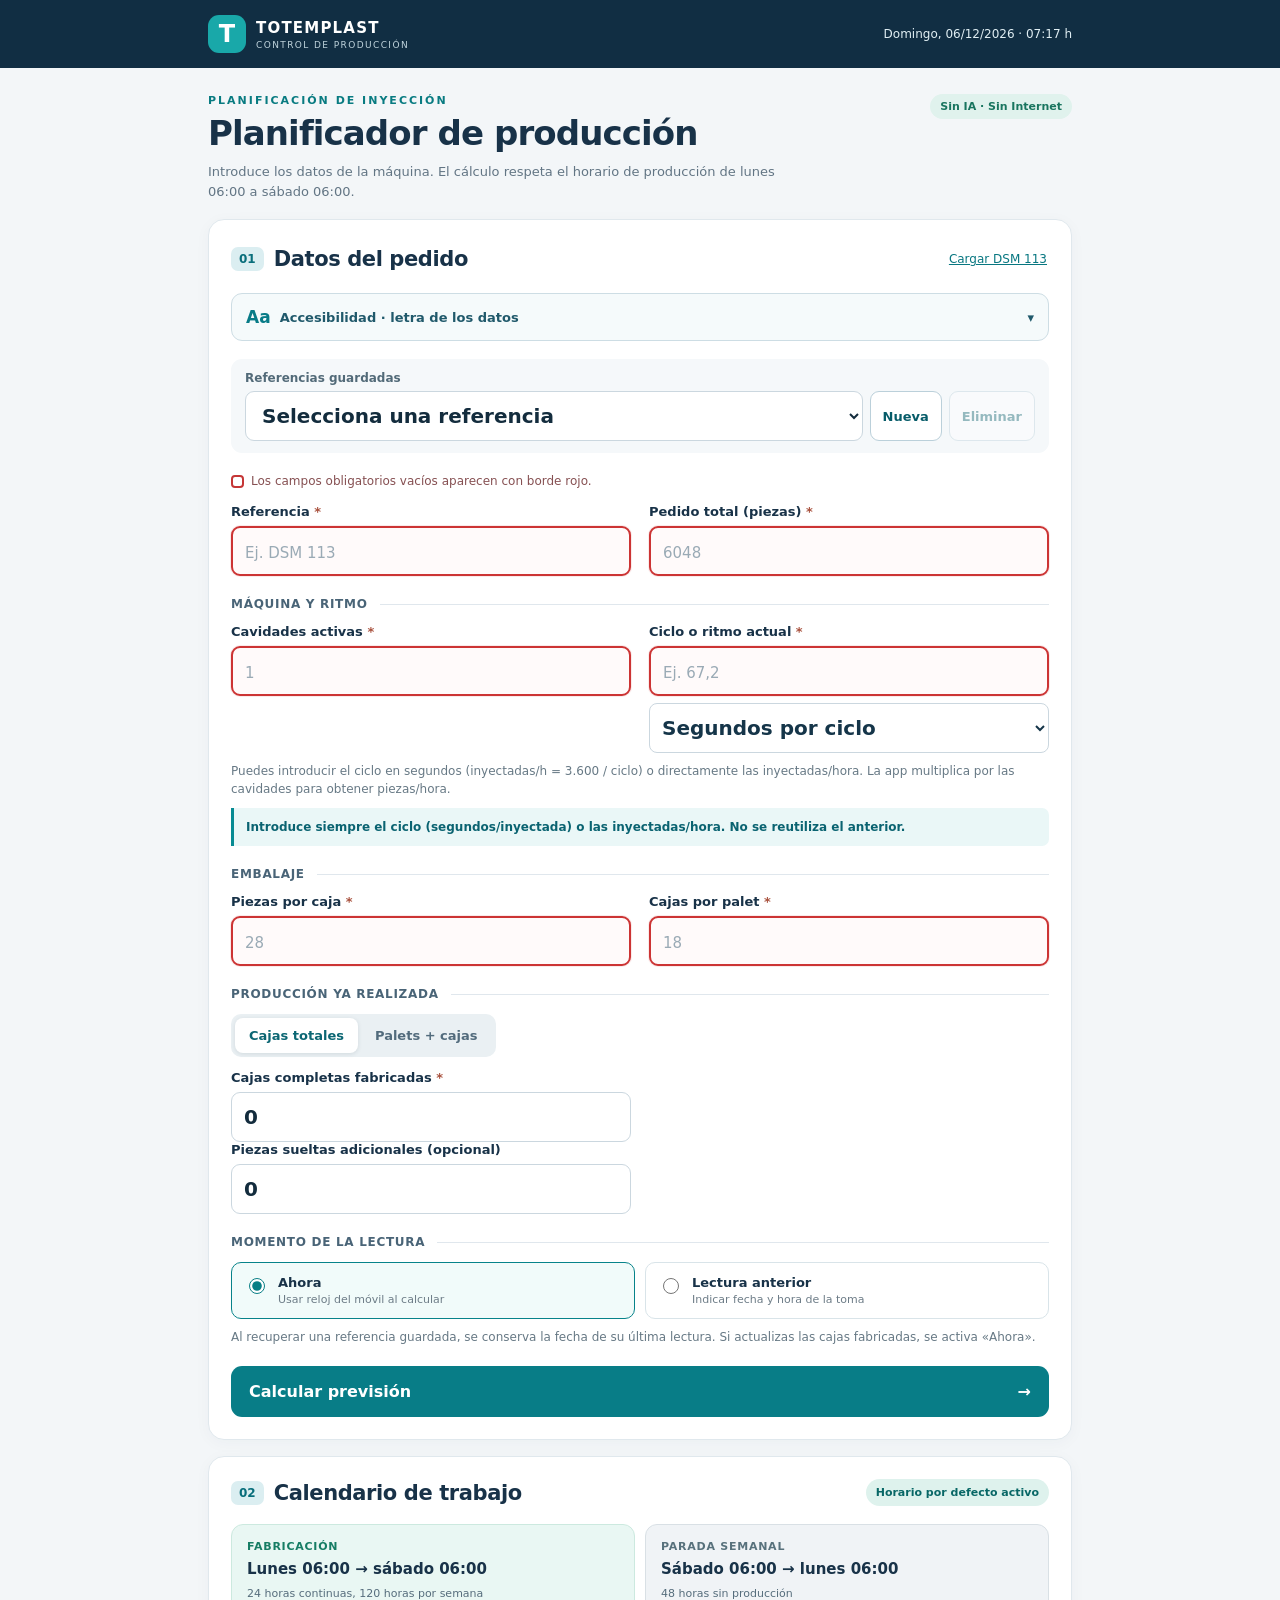
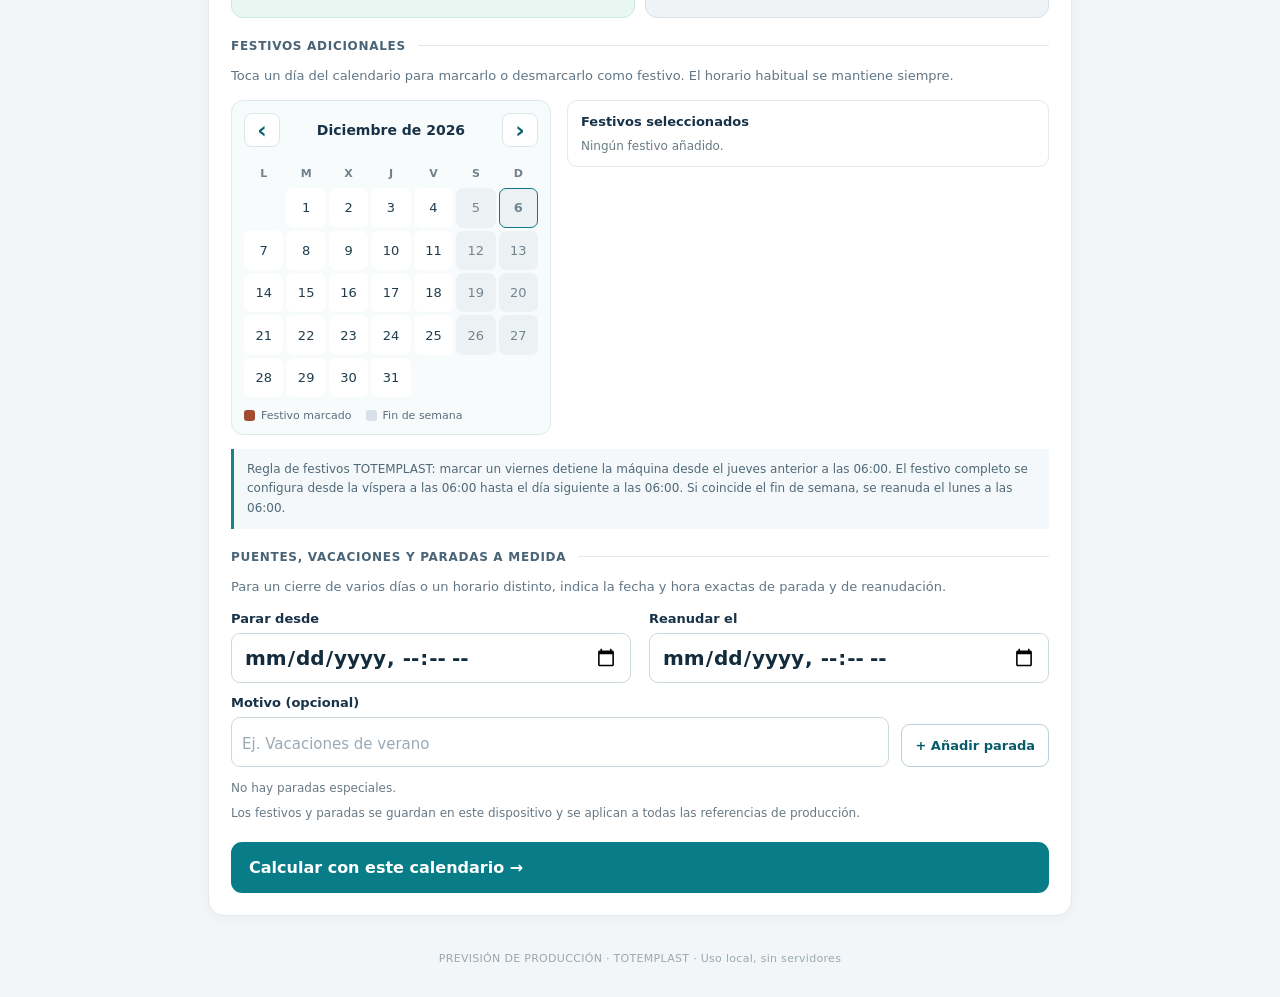
==== commit 247dd35e: "Android v1.4: fuente grande y negrita, accesibilidad configurable y persistente" ====
--- a/totemplast-prevision-android/app/src/main/assets/index.html
+++ b/totemplast-prevision-android/app/src/main/assets/index.html
@@ -25,6 +25,26 @@
   <section class="panel" aria-labelledby="input-heading">
    <div class="panel-head"><div><span class="step">01</span><h2 id="input-heading">Datos del pedido</h2></div>
     <button type="button" class="text-btn" id="exampleBtn">Cargar DSM 113</button></div>
+
+   <details class="accessibility-panel" id="accessibilityPanel">
+     <summary><span class="accessibility-icon" aria-hidden="true">Aa</span> Accesibilidad · letra de los datos <span class="accessibility-chevron" aria-hidden="true">▾</span></summary>
+     <div class="accessibility-inner">
+       <p>Los datos introducidos se muestran en negrita y más grandes. Puedes personalizarlos; el ajuste queda guardado en este móvil.</p>
+       <div class="accessibility-controls">
+         <label class="accessibility-size">Tamaño de fuente
+           <select id="dataFontSize" aria-label="Tamaño de letra de las casillas">
+             <option value="18">Grande · 18 px</option>
+             <option value="20" selected>Predeterminado · 20 px</option>
+             <option value="22">Muy grande · 22 px</option>
+             <option value="24">Extra grande · 24 px</option>
+             <option value="26">Máximo · 26 px</option>
+           </select>
+         </label>
+         <label class="accessibility-bold"><input type="checkbox" id="dataFontBold" checked> Datos en negrita</label>
+       </div>
+       <button type="button" id="resetAccessibility" class="accessibility-reset">Restablecer tamaño y negrita</button>
+     </div>
+   </details>
 
    <div class="saved-row">
     <label for="savedReferences">Referencias guardadas</label>
@@ -191,12 +211,15 @@
  <script src="app.js"></script>
  <script src="catalogo-referencias.js"></script>
  <script src="validacion-obligatorios.js"></script>
+ <script src="accesibilidad.js"></script>
  <script>
 /* Interfaz y persistencia. Se ejecuta localmente en Android o en un navegador. */
 (function () {
   'use strict';
   const E = window.TotemplastEngine;
   const Validation = window.TotemplastValidation;
+  const Accessibility = window.TotemplastAccessibility;
+  const ACCESSIBILITY_KEY = "totemplast_accesibilidad_v14";
   const STORAGE_KEY = 'totemplast_previsiones_v1';
   const CALENDAR_KEY = 'totemplast_calendario_v2';
   const MIGRATION_KEY = 'totemplast_datos_v3_aplicados';
@@ -237,6 +260,22 @@
   function readOptionalNonNegative(id, name) {
     if ($(id).value.trim() === '') return 0;
     return readNonNegative(id, name);
+  }
+  function setAccessibilityPreferences(raw, persistChanges) {
+    const prefs = Accessibility.normalize(raw);
+    Accessibility.apply(document.documentElement, prefs);
+    $('dataFontSize').value = String(prefs.size);
+    $('dataFontBold').checked = prefs.bold;
+    if (persistChanges) {
+      try {localStorage.setItem(ACCESSIBILITY_KEY, JSON.stringify(prefs));}
+      catch (_) { /* La preferencia sigue aplicada en esta sesión. */ }
+    }
+  }
+  function restoreAccessibilityPreferences() {
+    let saved = null;
+    try {saved = JSON.parse(localStorage.getItem(ACCESSIBILITY_KEY) || 'null');}
+    catch (_) { /* Usar ajuste predeterminado. */ }
+    setAccessibilityPreferences(saved, false);
   }
   function updateRequiredBorders() {
     const required = Validation.getRequiredIds(mode, $('timePast').checked);
@@ -753,6 +792,16 @@
   $('copyBtn').addEventListener('click',copyReport);
   $('mailBtn').addEventListener('click',mailReport);
   $('shareBtn').addEventListener('click',shareReport);
+  $('dataFontSize').addEventListener('change',()=>setAccessibilityPreferences({
+    size:Number($('dataFontSize').value),bold:$('dataFontBold').checked
+  },true));
+  $('dataFontBold').addEventListener('change',()=>setAccessibilityPreferences({
+    size:Number($('dataFontSize').value),bold:$('dataFontBold').checked
+  },true));
+  $('resetAccessibility').addEventListener('click',()=>setAccessibilityPreferences(
+    Accessibility.DEFAULT, true
+  ));
+  restoreAccessibilityPreferences();
   updateClock();setInterval(updateClock,20000);refreshReferences('');showRateHint('');updateRequiredBorders();
 })();
 
--- a/totemplast-prevision-android/app/src/main/assets/styles.css
+++ b/totemplast-prevision-android/app/src/main/assets/styles.css
@@ -91,3 +91,39 @@
  box-shadow:0 0 0 1px #cc34341a;
 }
 .field input.missing-required:focus{box-shadow:0 0 0 3px #cc34342b}
+
+
+/* v1.4: el contenido de TODAS las casillas se muestra mayor y en negrita.
+   Los placeholders mantienen un aspecto discreto para distinguirlos de un dato real. */
+:root{
+ --totemplast-data-size:20px;
+ --totemplast-data-weight:750;
+}
+main .field input,main .saved-flex select,main .field select.rate-unit{
+ font-size:var(--totemplast-data-size);
+ font-weight:var(--totemplast-data-weight);
+ min-height:50px;
+ line-height:1.2;
+}
+main .field input::placeholder{
+ font-size:15px;
+ font-weight:400;
+}
+main .pause-actions .field input{height:50px}
+main .field select.rate-unit{height:50px}
+.accessibility-panel{border:1px solid #cddde4;background:#f5fafb;border-radius:11px;margin:-1px 0 18px}
+.accessibility-panel summary{display:flex;align-items:center;gap:9px;padding:12px 14px;cursor:pointer;color:#20596b;font-size:13px;font-weight:750;list-style:none;min-height:46px}
+.accessibility-panel summary::-webkit-details-marker{display:none}
+.accessibility-icon{font-size:17px;font-weight:800;color:#087b87}
+.accessibility-chevron{margin-left:auto;transition:transform .2s}
+.accessibility-panel[open] .accessibility-chevron{transform:rotate(180deg)}
+.accessibility-inner{padding:0 14px 14px;border-top:1px solid #deeaee}
+.accessibility-inner p{font-size:12px;line-height:1.5;color:#52707e;margin:12px 0}
+.accessibility-controls{display:flex;gap:12px 18px;flex-wrap:wrap;align-items:end}
+.accessibility-size{display:flex;flex-direction:column;gap:7px;font-size:12px;color:#354f5e;font-weight:700;min-width:180px;flex:1}
+.accessibility-size select{font-size:var(--totemplast-data-size);font-weight:var(--totemplast-data-weight);height:48px;max-width:100%;padding:6px 9px;border:1px solid #b5cbd6;border-radius:8px;background:white;color:#153549}
+.accessibility-bold{display:flex;gap:8px;align-items:center;font-size:13px;font-weight:650;color:#263c4a;min-height:48px}
+.accessibility-bold input{accent-color:#087b87;width:20px;height:20px}
+.accessibility-reset{background:white;border:1px solid #aac5cc;color:#12566a;padding:9px 12px;border-radius:8px;font-size:12px;font-weight:650;margin-top:13px}
+.accessibility-reset:focus-visible,.accessibility-panel summary:focus-visible{outline:3px solid #087b87;outline-offset:2px}
+@media(max-width:420px){.accessibility-controls{flex-direction:column;align-items:stretch;gap:8px}.accessibility-size{min-width:0}}
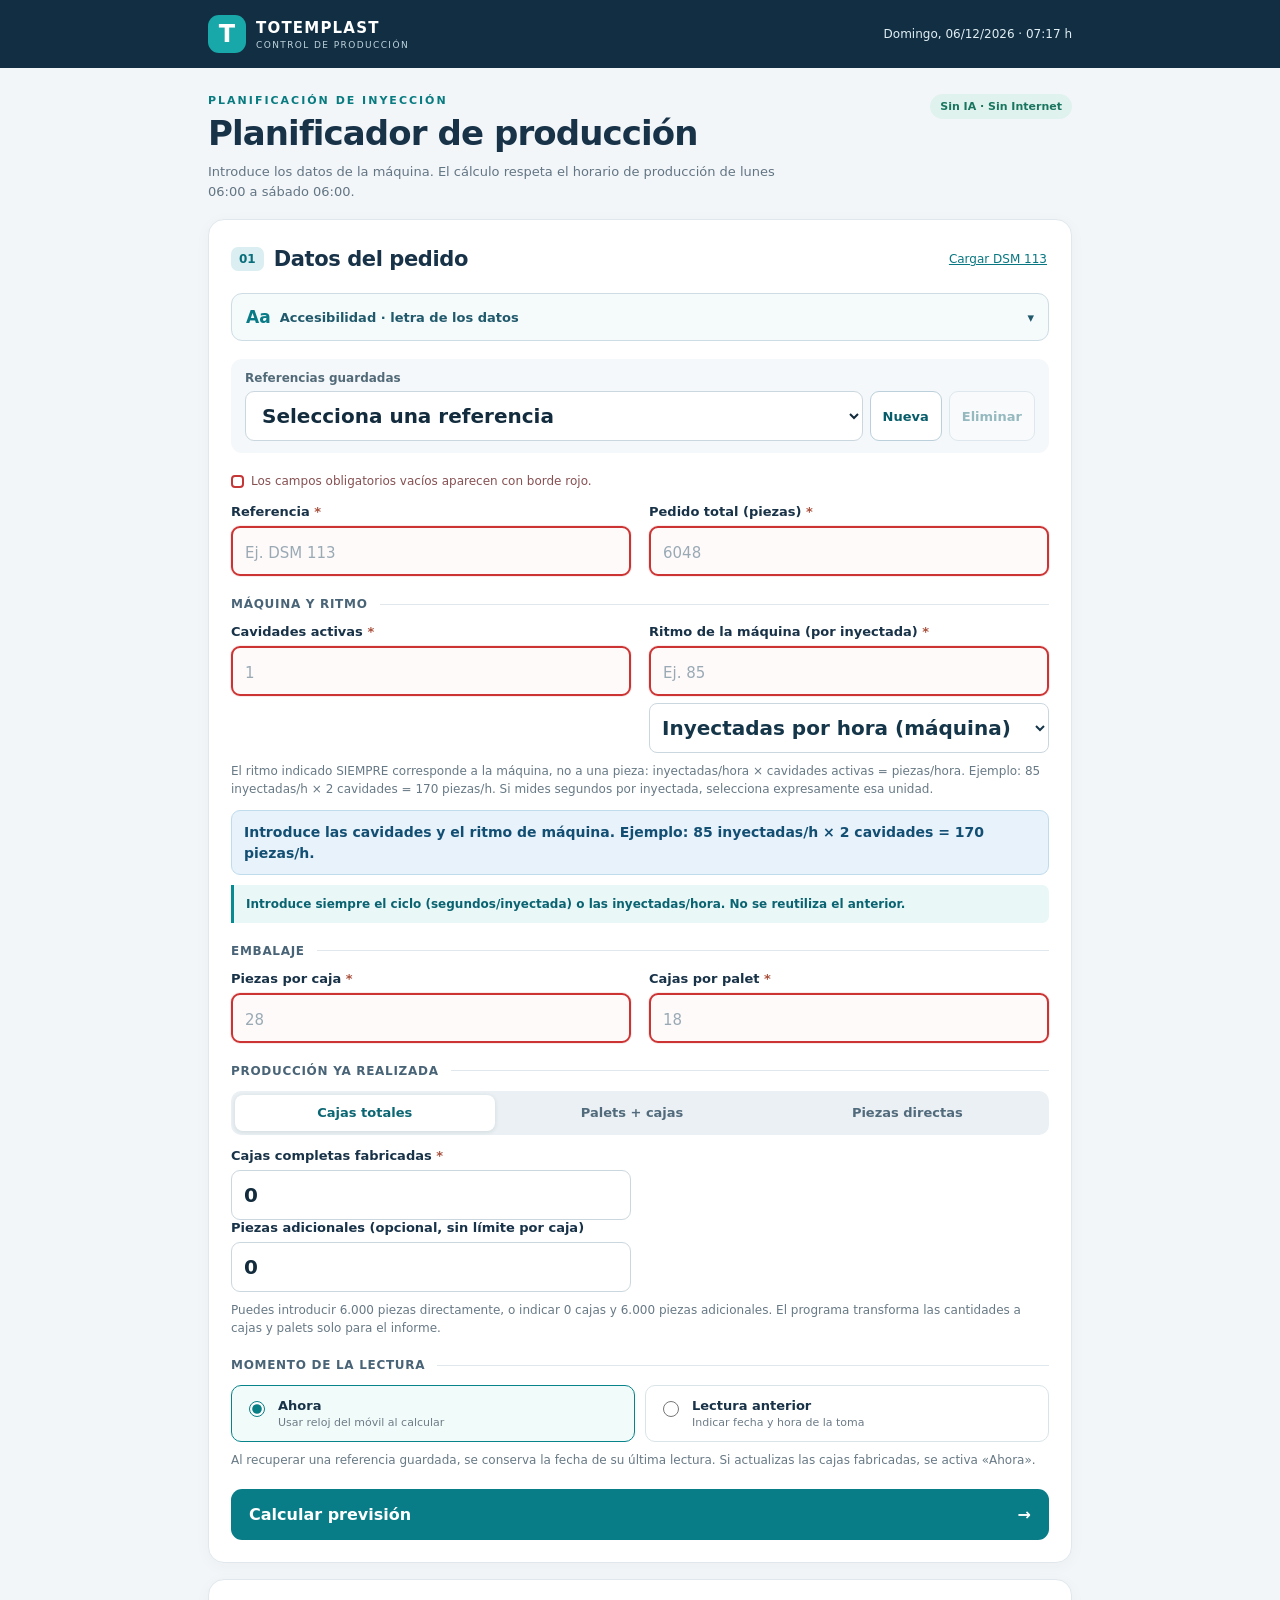
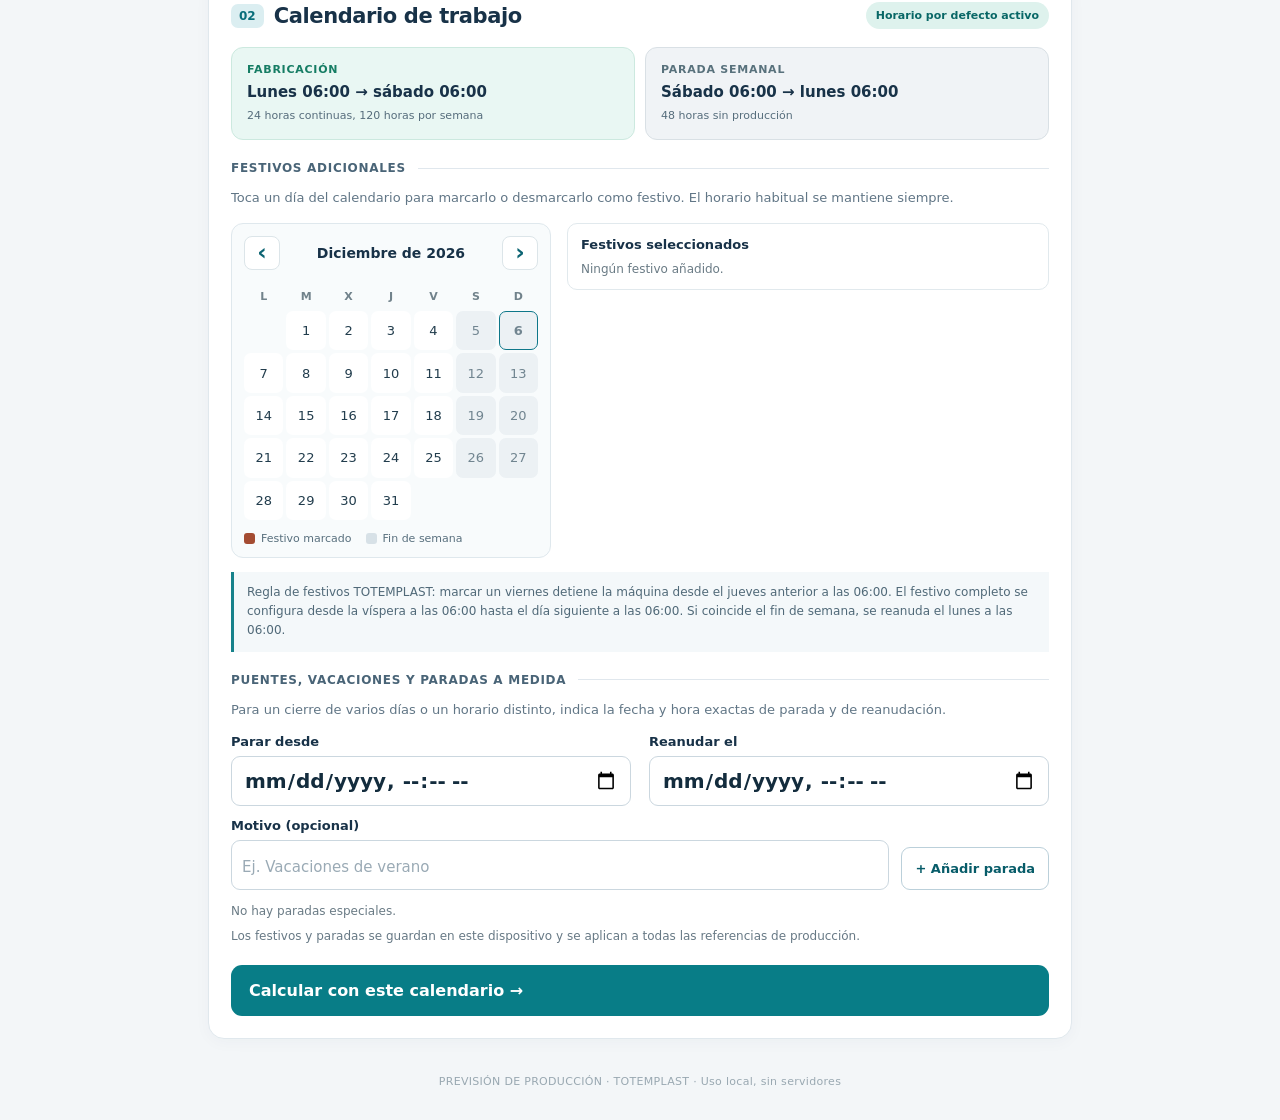
==== commit c65a0d7b: "Android v1.6: corregir ritmo de máquina y permitir piezas fabricadas directas" ====
--- a/totemplast-prevision-android/app/src/main/assets/index.html
+++ b/totemplast-prevision-android/app/src/main/assets/index.html
@@ -66,15 +66,16 @@
    <div class="form-grid">
     <div class="field"><label for="cavities">Cavidades activas <span class="req">*</span></label>
       <input id="cavities" type="number" min="1" step="1" inputmode="numeric" placeholder="1"></div>
-    <div class="field"><label for="injectionsPerHour">Ciclo o ritmo actual <span class="req">*</span></label>
-      <input id="injectionsPerHour" type="text" inputmode="decimal" placeholder="Ej. 67,2" autocomplete="off">
-      <select id="rateUnit" class="rate-unit" aria-label="Unidad de la medición">
-       <option value="seconds" selected>Segundos por ciclo</option>
-       <option value="per_hour">Inyectadas por hora</option>
+    <div class="field"><label for="injectionsPerHour">Ritmo de la máquina (por inyectada) <span class="req">*</span></label>
+      <input id="injectionsPerHour" type="text" inputmode="decimal" placeholder="Ej. 85" autocomplete="off">
+      <select id="rateUnit" class="rate-unit" aria-label="Unidad de la medición de máquina">
+       <option value="per_hour" selected>Inyectadas por hora (máquina)</option>
+       <option value="seconds">Segundos por inyectada (máquina)</option>
       </select></div>
    </div>
-   <p class="help">Puedes introducir el ciclo en segundos (inyectadas/h = 3.600 / ciclo) o directamente las inyectadas/hora. La app multiplica por las cavidades para obtener piezas/hora.</p>
-   <p class="rate-reminder" id="previousRate" aria-live="polite">Introduce el ciclo o ritmo actual. No se reutiliza automáticamente el anterior.</p>
+   <p class="help">El ritmo indicado SIEMPRE corresponde a la máquina, no a una pieza: inyectadas/hora × cavidades activas = piezas/hora. Ejemplo: 85 inyectadas/h × 2 cavidades = 170 piezas/h. Si mides segundos por inyectada, selecciona expresamente esa unidad.</p>
+   <p class="machine-rate-preview" id="machineRatePreview" aria-live="polite">Ritmo de máquina pendiente. Introduce cavidades e inyectadas/hora.</p>
+   <p class="rate-reminder" id="previousRate" aria-live="polite">Introduce el ritmo actual de la máquina. No se reutiliza automáticamente el anterior.</p>
 
    <div class="section-divider"><span>Embalaje</span></div>
    <div class="form-grid">
@@ -88,6 +89,7 @@
    <div class="segmented" role="group" aria-label="Forma de introducir la produccion">
      <button type="button" id="totalBoxesMode" class="seg active" aria-pressed="true">Cajas totales</button>
      <button type="button" id="palletMode" class="seg" aria-pressed="false">Palets + cajas</button>
+     <button type="button" id="piecesMode" class="seg" aria-pressed="false">Piezas directas</button>
    </div>
    <div id="totalBoxesInputs" class="form-grid">
     <div class="field"><label for="producedBoxes">Cajas completas fabricadas <span class="req">*</span></label>
@@ -99,10 +101,15 @@
     <div class="field"><label for="producedExtraBoxes">Cajas fuera de palets completos</label>
       <input id="producedExtraBoxes" type="number" min="0" step="1" inputmode="numeric" value="0"></div>
    </div>
-   <div class="form-grid">
-    <div class="field"><label for="producedLoosePieces">Piezas sueltas adicionales (opcional)</label>
+   <div id="piecesInputs" class="form-grid hidden">
+    <div class="field"><label for="producedPieces">Total de piezas fabricadas <span class="req">*</span></label>
+      <input id="producedPieces" type="number" min="0" step="1" inputmode="numeric" placeholder="Ej. 6000" value="0"></div>
+   </div>
+   <div id="additionalPiecesInputs" class="form-grid">
+    <div class="field"><label for="producedLoosePieces">Piezas adicionales (opcional, sin límite por caja)</label>
       <input id="producedLoosePieces" type="number" min="0" step="1" inputmode="numeric" value="0"></div>
    </div>
+   <p class="help">Puedes introducir 6.000 piezas directamente, o indicar 0 cajas y 6.000 piezas adicionales. El programa transforma las cantidades a cajas y palets solo para el informe.</p>
 
    <div class="section-divider"><span>Momento de la lectura</span></div>
    <div class="time-options" role="group" aria-label="Momento de lectura">
@@ -203,7 +210,7 @@
     <button type="button" class="outline" id="mailBtn">Correo a Daniel</button>
     <button type="button" class="outline" id="shareBtn">Compartir</button>
    </div>
-   <p class="mail-note">«Correo a Daniel» prepara el mensaje en tu aplicación de correo. No lo envía automáticamente.</p>
+   <p class="mail-note">«Correo a Daniel» abre un borrador dirigido a daniel@totemplast.com con el asunto y el informe completo ya escritos. Revisa y pulsa Enviar en tu aplicación de correo.</p>
    <div id="actionStatus" class="action-status" role="status"></div>
   </section>
   <footer>PREVISIÓN DE PRODUCCIÓN · TOTEMPLAST · Uso local, sin servidores</footer>
@@ -211,6 +218,7 @@
  <script src="app.js"></script>
  <script src="catalogo-referencias.js"></script>
  <script src="validacion-obligatorios.js"></script>
+ <script src="captura-produccion.js"></script>
  <script src="accesibilidad.js"></script>
  <script>
 /* Interfaz y persistencia. Se ejecuta localmente en Android o en un navegador. */
@@ -218,6 +226,7 @@
   'use strict';
   const E = window.TotemplastEngine;
   const Validation = window.TotemplastValidation;
+  const Capture = window.TotemplastCapture;
   const Accessibility = window.TotemplastAccessibility;
   const ACCESSIBILITY_KEY = "totemplast_accesibilidad_v14";
   const STORAGE_KEY = 'totemplast_previsiones_v1';
@@ -225,7 +234,7 @@
   const MIGRATION_KEY = 'totemplast_datos_v3_aplicados';
   const $ = (id) => document.getElementById(id);
   const dataIds = ['reference','orderPieces','cavities','injectionsPerHour','piecesPerBox','boxesPerPallet',
-    'producedBoxes','producedPallets','producedExtraBoxes','producedLoosePieces'];
+    'producedBoxes','producedPallets','producedExtraBoxes','producedLoosePieces','producedPieces'];
   const integerLocale = new Intl.NumberFormat('es-ES', { maximumFractionDigits: 0, useGrouping:'always' });
   const decimalLocale = new Intl.NumberFormat('es-ES', { maximumFractionDigits: 2, useGrouping:'always' });
   const dateLongFormat = new Intl.DateTimeFormat('es-ES', {weekday:'long',day:'numeric',month:'long',year:'numeric'});
@@ -301,24 +310,41 @@
     if (!Number.isSafeInteger(val) || val < 0) throw new Error(name+': introduce un numero entero mayor o igual a 0.');
     return val;
   }
+  function productionValues() {
+    return {
+      producedBoxes:$('producedBoxes').value,
+      producedPallets:$('producedPallets').value,
+      producedExtraBoxes:$('producedExtraBoxes').value,
+      producedLoosePieces:$('producedLoosePieces').value,
+      producedPieces:$('producedPieces').value
+    };
+  }
   function setMode(value, convert) {
+    if (!['boxes','pallets','pieces'].includes(value))
+      throw new Error('Modo de introducción de producción incorrecto.');
     if (convert && value !== mode) {
-      const perPal = Math.floor(Number($('boxesPerPallet').value) || 0);
-      if (mode === 'boxes' && value === 'pallets' && perPal > 0) {
-        const total = Math.max(0, Number($('producedBoxes').value)||0);
-        $('producedPallets').value = Math.floor(total/perPal);
-        $('producedExtraBoxes').value = total%perPal;
-      } else if (mode === 'pallets' && value === 'boxes' && perPal > 0) {
-        $('producedBoxes').value = Math.max(0,(Number($('producedPallets').value)||0)*perPal+(Number($('producedExtraBoxes').value)||0));
+      const perBox = Number($('piecesPerBox').value);
+      const perPal = Number($('boxesPerPallet').value);
+      if (Number.isSafeInteger(perBox) && perBox>0 && Number.isSafeInteger(perPal) && perPal>0) {
+        try {
+          const previous = Capture.parseProduction({mode,piecesPerBox:perBox,
+            boxesPerPallet:perPal,...productionValues()});
+          const converted=Capture.distributePieces(previous.produced,perBox,perPal);
+          for (const [id,num] of Object.entries(converted)) $(id).value=String(num);
+        } catch (_) {
+          // Se mantienen las casillas anteriores para que el operario las pueda corregir.
+        }
       }
     }
     mode = value;
     $('totalBoxesInputs').classList.toggle('hidden',mode !== 'boxes');
     $('palletInputs').classList.toggle('hidden',mode !== 'pallets');
-    $('totalBoxesMode').classList.toggle('active',mode === 'boxes');
-    $('palletMode').classList.toggle('active',mode === 'pallets');
-    $('totalBoxesMode').setAttribute('aria-pressed',String(mode === 'boxes'));
-    $('palletMode').setAttribute('aria-pressed',String(mode === 'pallets'));
+    $('piecesInputs').classList.toggle('hidden',mode !== 'pieces');
+    $('additionalPiecesInputs').classList.toggle('hidden',mode === 'pieces');
+    for(const [id,kind] of [['totalBoxesMode','boxes'],['palletMode','pallets'],['piecesMode','pieces']]) {
+      $(id).classList.toggle('active',mode === kind);
+      $(id).setAttribute('aria-pressed',String(mode === kind));
+    }
     invalidate();
   }
   function setTimeMode(past) {
@@ -338,27 +364,44 @@
   function rateValue() {
     const raw=$('injectionsPerHour').value.trim().replace(/\s/g,'').replace(',', '.');
     if (!raw || !Number.isFinite(Number(raw)) || Number(raw)<=0) {
-      throw new Error('Introduce el ciclo actual en segundos o las inyectadas/hora; el dato es obligatorio en cada lectura.');
+      throw new Error('Introduce las inyectadas por hora de la máquina, o selecciona segundos por inyectada.');
     }
     return Number(raw);
   }
+  function updateRatePreview() {
+    const rateText=$('injectionsPerHour').value.trim().replace(/\s/g,'').replace(',','.');
+    const cavities=Number($('cavities').value);
+    if(!rateText || !Number.isFinite(Number(rateText)) || Number(rateText)<=0 ||
+       !Number.isSafeInteger(cavities) || cavities<=0) {
+      text('machineRatePreview','Introduce las cavidades y el ritmo de máquina. Ejemplo: 85 inyectadas/h × 2 cavidades = 170 piezas/h.');
+      return;
+    }
+    try {
+      const calculated=Capture.machineRate(Number(rateText),$('rateUnit').value,cavities);
+      const source=$('rateUnit').value === 'seconds'
+        ? nd(Number(rateText))+' segundos/inyectada = '+nd(calculated.injectionsPerHour)+' inyectadas/h'
+        : nd(Number(rateText))+' inyectadas/h';
+      text('machineRatePreview','MÁQUINA: '+source+' × '+n(cavities)+' cavidades = '+nd(calculated.piecesPerHour)+' piezas/hora.');
+    } catch (_) {
+      text('machineRatePreview','Revisa el ritmo y las cavidades introducidos.');
+    }
+  }
   function getInput() {
-    const fullBoxes = mode === 'boxes'
-      ? readNonNegative('producedBoxes','las cajas fabricadas')
-      : readNonNegative('producedPallets','los palets fabricados') * Number($('boxesPerPallet').value) +
-          readOptionalNonNegative('producedExtraBoxes','las cajas adicionales');
-    if (!Number.isSafeInteger(fullBoxes)) throw new Error('La cantidad de cajas no es valida.');
+    const measured=rateValue();
+    const machine=Capture.machineRate(measured,$('rateUnit').value,$('cavities').value);
+    const quantity=Capture.parseProduction({mode,piecesPerBox:$('piecesPerBox').value,
+      boxesPerPallet:$('boxesPerPallet').value,...productionValues()});
     const d = $('timePast').checked ? new Date($('readingDateTime').value) : new Date();
     return {
       reference:$('reference').value,
       orderPieces:$('orderPieces').value,
       cavities:$('cavities').value,
-      injectionsPerHour:$('rateUnit').value === 'seconds' ? 3600/rateValue() : rateValue(),
-      measuredRateValue:rateValue(), measuredRateUnit:$('rateUnit').value,
+      injectionsPerHour:machine.injectionsPerHour,
+      measuredRateValue:measured, measuredRateUnit:$('rateUnit').value,
       piecesPerBox:$('piecesPerBox').value,
       boxesPerPallet:$('boxesPerPallet').value,
-      fullBoxes,
-      loosePieces:readOptionalNonNegative('producedLoosePieces','las piezas sueltas'),
+      fullBoxes:quantity.fullBoxes,
+      loosePieces:quantity.loosePieces,
       readAt:d
     };
   }
@@ -580,24 +623,28 @@
     for(const id of ['reference','orderPieces','cavities','piecesPerBox','boxesPerPallet'])
       $(id).value=a[id] == null ? '' : a[id];
     // El ritmo es siempre una lectura nueva; el ultimo queda solo como sugerencia.
-    $('rateUnit').value=a.measuredRateUnit==='seconds'?'seconds':'per_hour';
+    $('rateUnit').value='per_hour'; // Siempre por defecto inyectadas/h; el ciclo anterior es solo orientativo.
     $('injectionsPerHour').value='';
     showRateHint(ref);
     $('producedBoxes').value=a.fullBoxes;
     const perPal=Number(a.boxesPerPallet)||1;
     $('producedPallets').value=Math.floor(a.fullBoxes/perPal);
     $('producedExtraBoxes').value=a.fullBoxes%perPal;
-    $('producedLoosePieces').value=a.loosePieces;
-    setMode(a.mode==='pallets'?'pallets':'boxes',false);
+    $('producedLoosePieces').value=a.loosePieces == null ? 0 : a.loosePieces;
+    const total=(Number(a.fullBoxes)||0)*(Number(a.piecesPerBox)||0)+(Number(a.loosePieces)||0);
+    $('producedPieces').value=total;
+    setMode(['boxes','pallets','pieces'].includes(a.mode)?a.mode:'boxes',false);
     $('readingDateTime').value=a.readAt ? toLocalInputDate(new Date(a.readAt)) : '';
     setTimeMode(Boolean(a.readAt)); // No transformar una lectura vieja en una lectura de ahora.
     refreshReferences(ref);
     invalidate();
+    updateRatePreview();
   }
   function newReference() {
     for(const id of ['reference','orderPieces','cavities','injectionsPerHour','piecesPerBox','boxesPerPallet'])$(id).value='';
-    for(const id of ['producedBoxes','producedPallets','producedExtraBoxes','producedLoosePieces'])$(id).value='0';
-    $('rateUnit').value='seconds';$('readingDateTime').value=''; setMode('boxes',false);setTimeMode(false);refreshReferences('');showRateHint('');invalidate();
+    for(const id of ['producedBoxes','producedPallets','producedExtraBoxes','producedLoosePieces','producedPieces'])$(id).value='0';
+    $('rateUnit').value='per_hour';$('readingDateTime').value=''; setMode('boxes',false);setTimeMode(false);refreshReferences('');showRateHint('');invalidate();
+    updateRatePreview();
     $('reference').focus();
   }
   function loadExample() {
@@ -610,8 +657,8 @@
         producedBoxes:'42',producedPallets:'2',producedExtraBoxes:'6',producedLoosePieces:'0'}).forEach(([id,v])=>$(id).value=v);
       setMode('pallets',false);
       $('readingDateTime').value='2026-10-13T09:31';setTimeMode(true);
-      $('rateUnit').value='seconds';
-      text('previousRate','Última medición conocida: 67,2 segundos/ciclo. Escribe el dato actual.');
+      $('rateUnit').value='per_hour';
+      text('previousRate','Última medición conocida: 67,2 segundos por inyectada. Introduce siempre el ritmo actual de máquina y verifica las unidades.');
     }
     // Intencionadamente NO calcula ni asigna automaticamente las inyectadas/hora.
     $('injectionsPerHour').value='';
@@ -756,7 +803,8 @@
   for(const id of dataIds) {
     $(id).addEventListener('input',()=>{
       if (id==='reference') showRateHint($('reference').value);
-      const isNewCount=['producedBoxes','producedPallets','producedExtraBoxes','producedLoosePieces'].includes(id);
+      if (id==='cavities'||id==='injectionsPerHour') updateRatePreview();
+      const isNewCount=['producedBoxes','producedPallets','producedExtraBoxes','producedLoosePieces','producedPieces'].includes(id);
       // Si una previsión ya existe, modificar el avance implica una NUEVA toma:
       // el ritmo deja de ser válido hasta que el encargado lo escriba otra vez.
       if (isNewCount && lastReport) $('injectionsPerHour').value='';
@@ -770,6 +818,7 @@
     // Cambiar entre segundos/ciclo e inyectadas/h no puede reinterpretar el mismo numero.
     $('injectionsPerHour').value='';
     showRateHint($('reference').value);
+    updateRatePreview();
     invalidate();
   });
   $('readingDateTime').addEventListener('input',invalidate);
@@ -777,6 +826,7 @@
   $('timePast').addEventListener('change',()=>setTimeMode(true));
   $('totalBoxesMode').addEventListener('click',()=>setMode('boxes',true));
   $('palletMode').addEventListener('click',()=>setMode('pallets',true));
+  $('piecesMode').addEventListener('click',()=>setMode('pieces',true));
   $('calculateBtn').addEventListener('click',calculate);
   $('calculateCalendarBtn').addEventListener('click',calculate);
   $('newBtn').addEventListener('click',newReference);  $('exampleBtn').addEventListener('click',loadExample);
@@ -802,7 +852,7 @@
     Accessibility.DEFAULT, true
   ));
   restoreAccessibilityPreferences();
-  updateClock();setInterval(updateClock,20000);refreshReferences('');showRateHint('');updateRequiredBorders();
+  updateClock();setInterval(updateClock,20000);refreshReferences('');showRateHint('');updateRequiredBorders();updateRatePreview();
 })();
 
 </script>
--- a/totemplast-prevision-android/app/src/main/assets/styles.css
+++ b/totemplast-prevision-android/app/src/main/assets/styles.css
@@ -127,3 +127,9 @@
 .accessibility-reset{background:white;border:1px solid #aac5cc;color:#12566a;padding:9px 12px;border-radius:8px;font-size:12px;font-weight:650;margin-top:13px}
 .accessibility-reset:focus-visible,.accessibility-panel summary:focus-visible{outline:3px solid #087b87;outline-offset:2px}
 @media(max-width:420px){.accessibility-controls{flex-direction:column;align-items:stretch;gap:8px}.accessibility-size{min-width:0}}
+
+/* v1.6: unidades explícitas y tercer modo de captura, sin restricciones de embalaje. */
+.machine-rate-preview{font-size:14px;line-height:1.45;font-weight:800;color:#124f73;background:#e7f2fb;border:1px solid #bfdcec;border-radius:9px;padding:11px 12px;margin:12px 0 8px}
+.segmented{width:100%;flex-wrap:wrap;gap:4px}
+.segmented .seg{flex:1 1 auto;min-width:98px;white-space:normal;line-height:1.25}
+@media(max-width:360px){.segmented .seg{font-size:11px;padding:10px 7px}.machine-rate-preview{font-size:13px}}
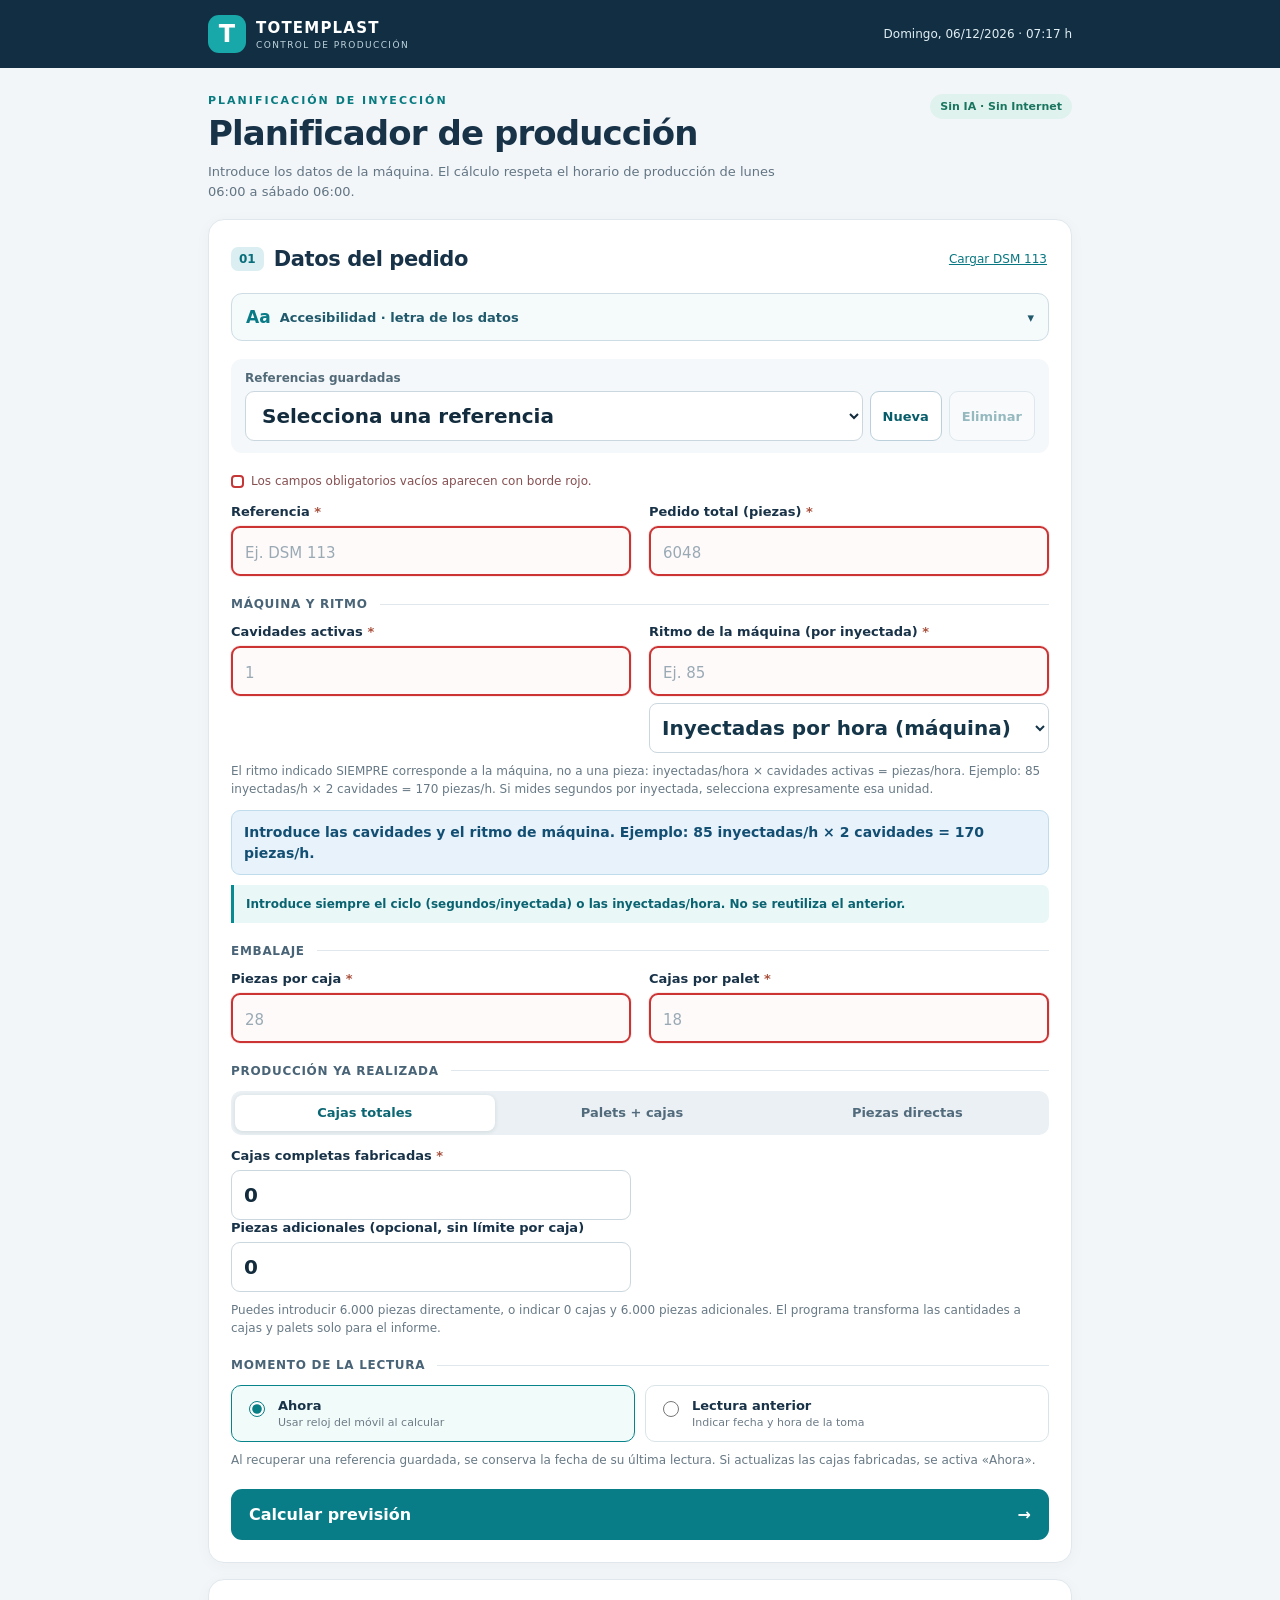
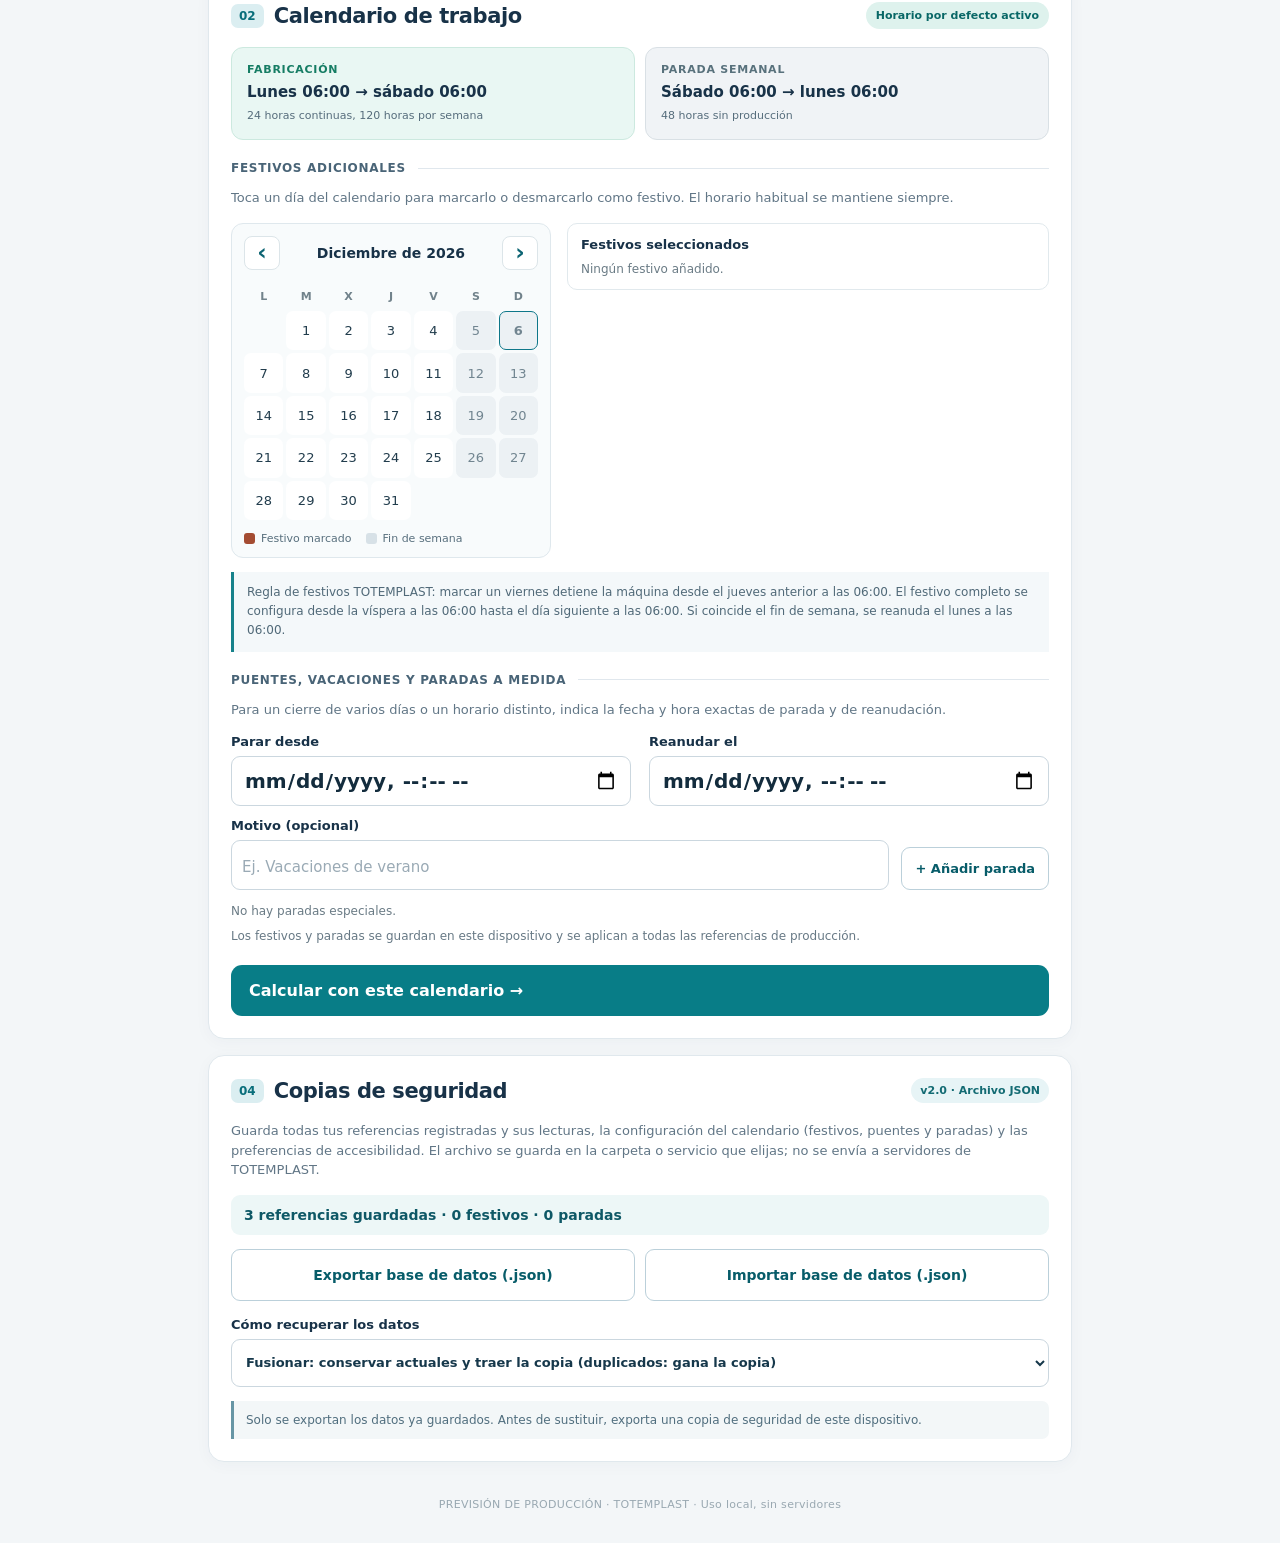
==== commit 6bf72cd1: "Android v2.0: exportar e importar datos completos con selector nativo y validación" ====
--- a/totemplast-prevision-android/app/src/main/assets/index.html
+++ b/totemplast-prevision-android/app/src/main/assets/index.html
@@ -213,6 +213,23 @@
    <p class="mail-note">«Correo a Daniel» abre un borrador dirigido a daniel@totemplast.com con el asunto y el informe completo ya escritos. Revisa y pulsa Enviar en tu aplicación de correo.</p>
    <div id="actionStatus" class="action-status" role="status"></div>
   </section>
+  <section class="panel backup-panel" aria-labelledby="backup-heading">
+    <div class="panel-head"><div><span class="step">04</span><h2 id="backup-heading">Copias de seguridad</h2></div>
+      <span class="backup-tag">v2.0 · Archivo JSON</span></div>
+    <p class="muted">Guarda todas tus referencias registradas y sus lecturas, la configuración del calendario (festivos, puentes y paradas) y las preferencias de accesibilidad. El archivo se guarda en la carpeta o servicio que elijas; no se envía a servidores de TOTEMPLAST.</p>
+    <p class="backup-count" id="backupCount" aria-live="polite">Consultando referencias guardadas…</p>
+    <div class="backup-actions">
+      <button type="button" id="exportBackupBtn" class="outline backup-action">Exportar base de datos (.json)</button>
+      <button type="button" id="importBackupBtn" class="outline backup-action">Importar base de datos (.json)</button>
+    </div>
+    <div class="field backup-options"><label for="backupImportMode">Cómo recuperar los datos</label>
+      <select id="backupImportMode">
+        <option value="merge" selected>Fusionar: conservar actuales y traer la copia (duplicados: gana la copia)</option>
+        <option value="replace">Sustituir: borrar los actuales y restaurar solo la copia</option>
+      </select></div>
+    <input id="backupFileInput" type="file" accept=".json,application/json,text/plain" class="hidden" aria-label="Seleccionar copia de seguridad TOTEMPLAST">
+    <p id="backupStatus" class="backup-status" role="status" aria-live="polite">Solo se exportan los datos ya guardados. Antes de sustituir, exporta una copia de seguridad de este dispositivo.</p>
+  </section>
   <footer>PREVISIÓN DE PRODUCCIÓN · TOTEMPLAST · Uso local, sin servidores</footer>
  </main>
  <script src="app.js"></script>
@@ -220,6 +237,7 @@
  <script src="validacion-obligatorios.js"></script>
  <script src="captura-produccion.js"></script>
  <script src="accesibilidad.js"></script>
+ <script src="respaldo.js"></script>
  <script>
 /* Interfaz y persistencia. Se ejecuta localmente en Android o en un navegador. */
 (function () {
@@ -227,6 +245,7 @@
   const E = window.TotemplastEngine;
   const Validation = window.TotemplastValidation;
   const Capture = window.TotemplastCapture;
+  const Backup = window.TotemplastBackup;
   const Accessibility = window.TotemplastAccessibility;
   const ACCESSIBILITY_KEY = "totemplast_accesibilidad_v14";
   const STORAGE_KEY = 'totemplast_previsiones_v1';
@@ -615,7 +634,7 @@
       injectionsPerHour:r.injectionsPerHour,measuredRateValue:r.measuredRateValue,measuredRateUnit:r.measuredRateUnit,piecesPerBox:r.piecesPerBox,
       boxesPerPallet:r.boxesPerPallet,fullBoxes:r.fullBoxes,loosePieces:r.loosePieces,
       readAt:r.readAt.toISOString(),mode:mode };
-    persist();refreshReferences(r.reference);showRateHint(r.reference);
+    persist();refreshReferences(r.reference);showRateHint(r.reference);updateBackupCount();
   }
   function loadReference(ref) {
     if (!stored[ref]) return;
@@ -727,7 +746,7 @@
     E.normalizeClosures(calendarState);
     try {localStorage.setItem(CALENDAR_KEY,JSON.stringify(calendarState));}
     catch(_) {showCalendarError('No se han podido guardar las paradas, aunque se usan para el calculo actual.');}
-    renderCalendar();
+    renderCalendar();updateBackupCount();
     if (lastReport) calculate(true);
   }
   function showCalendarError(message) {
@@ -815,8 +834,8 @@
     });
   }
   $('rateUnit').addEventListener('change',()=>{
-    // Cambiar entre segundos/ciclo e inyectadas/h no puede reinterpretar el mismo numero.
-    $('injectionsPerHour').value='';
+    // Conservar el número escrito. La unidad seleccionada cambia su interpretación,
+    // pero nunca borra la cifra ni la convierte automáticamente.
     showRateHint($('reference').value);
     updateRatePreview();
     invalidate();
@@ -836,7 +855,7 @@
   $('deleteBtn').addEventListener('click',()=>{
     const ref=$('savedReferences').value;
     if(ref && window.confirm('¿Eliminar la referencia '+ref+' del dispositivo?')){
-      delete stored[ref];persist();newReference();
+      delete stored[ref];persist();newReference();updateBackupCount();
     }
   });
   $('copyBtn').addEventListener('click',copyReport);
@@ -852,6 +871,100 @@
     Accessibility.DEFAULT, true
   ));
   restoreAccessibilityPreferences();
+  // v2.0: respaldo portable de la base local, sin servidor ni permisos de almacenamiento.
+  function backupCurrentData() {
+    let prefs=null;
+    try {prefs=JSON.parse(localStorage.getItem(ACCESSIBILITY_KEY)||'null');}catch(_){}
+    return {references:stored,calendar:calendarState,accessibility:prefs};
+  }
+  function updateBackupCount() {
+    const count=Object.keys(stored).length;
+    text('backupCount',n(count)+' referencia'+(count===1?'':'s')+
+      ' guardada'+(count===1?'':'s')+' · '+n(calendarState.holidays.length)+
+      ' festivo'+(calendarState.holidays.length===1?'':'s')+
+      ' · '+n(calendarState.pauses.length)+' parada'+(calendarState.pauses.length===1?'':'s'));
+  }
+  function backupMessage(msg,error) {
+    text('backupStatus',msg);
+    $('backupStatus').classList.toggle('backup-error',Boolean(error));
+  }
+  function exportBackup() {
+    try {
+      const json=Backup.exportText(backupCurrentData(),new Date());
+      const now=new Date();
+      const two=v=>String(v).padStart(2,'0');
+      const filename='TOTEMPLAST_Copia_'+now.getFullYear()+'-'+two(now.getMonth()+1)+
+        '-'+two(now.getDate())+'_'+two(now.getHours())+'-'+two(now.getMinutes())+'.json';
+      if (window.Android && typeof window.Android.exportBackup==='function') {
+        window.Android.exportBackup(json,filename);
+        backupMessage('Selecciona dónde guardar la copia de seguridad. La exportación aún no se ha completado.',false);
+        return;
+      }
+      const blob=new Blob([json],{type:'application/json;charset=utf-8'});
+      const url=URL.createObjectURL(blob);
+      const anchor=document.createElement('a');
+      anchor.href=url;anchor.download=filename;document.body.appendChild(anchor);
+      anchor.click();anchor.remove();
+      setTimeout(()=>URL.revokeObjectURL(url),20000);
+      backupMessage('El navegador ha iniciado la descarga: '+filename,false);
+    } catch(err) {backupMessage('No se ha exportado la copia: '+err.message,true);}
+  }
+  function importBackup() {
+    if (window.Android && typeof window.Android.importBackup==='function') {
+      backupMessage('Selecciona el archivo JSON de la copia de seguridad.',false);
+      window.Android.importBackup();
+    } else {
+      $('backupFileInput').value='';
+      $('backupFileInput').click();
+    }
+  }
+  function applyBackupText(json) {
+    try {
+      const original=Backup.readText(json);
+      const mode=$('backupImportMode').value;
+      const result=Backup.combine(backupCurrentData(),original.data,mode);
+      // Comprobar el calendario con las mismas reglas que utiliza el motor de producción.
+      E.normalizeClosures(result.data.calendar);
+      const msg='Copia del '+new Date(original.createdAt).toLocaleString('es-ES')+
+        '. Contiene '+n(result.newReferences)+' referencias. '+
+        (mode==='merge'
+          ? 'Se fusionarán con las '+n(result.previousReferences)+' existentes; '+n(result.conflicts)+' referencia(s) repetidas se sustituirán con la versión de la copia.'
+          : 'Se SUSTITUIRÁN las '+n(result.previousReferences)+' referencias, los festivos, las paradas y las preferencias que tengas ahora.');
+      if(!window.confirm(msg+'\n\n¿Aplicar la importación?')) {
+        backupMessage('Importación cancelada. Los datos actuales no se han modificado.',false);
+        return;
+      }
+      if(mode==='replace' && !window.confirm(
+        'ÚLTIMA CONFIRMACIÓN: vas a sustituir todos los datos guardados en este dispositivo. ¿Continuar?')) {
+        backupMessage('Importación cancelada. Los datos actuales siguen intactos.',false);
+        return;
+      }
+      Backup.writeStorage(localStorage,result.data);
+      // Recargar para que referencias, calendario y accesibilidad utilicen lo importado.
+      backupMessage('Copia restaurada correctamente. Actualizando los datos...',false);
+      window.location.reload();
+    } catch(err) {
+      backupMessage('No se ha importado ningún dato: '+err.message,true);
+    }
+  }
+  Backup.acceptFile=applyBackupText; // Devuelve los datos el selector de documentos Android.
+  Backup.onAndroidExportResult=function(ok,message) {
+    backupMessage(message || (ok?'Copia exportada correctamente.':'La copia no se guardó.'),!ok);
+  };
+  Backup.onAndroidImportError=function(message) {
+    backupMessage('No se ha importado ningún dato: '+message,true);
+  };
+  $('exportBackupBtn').addEventListener('click',exportBackup);
+  $('importBackupBtn').addEventListener('click',importBackup);
+  $('backupFileInput').addEventListener('change',async()=>{
+    const file=$('backupFileInput').files[0];
+    if(!file)return;
+    try {
+      if(file.size>4000000)throw new Error('El archivo es demasiado grande (máximo 4 MB).');
+      applyBackupText(await file.text());
+    } catch(err) {backupMessage('No se pudo leer la copia: '+err.message,true);}
+  });
+  updateBackupCount();
   updateClock();setInterval(updateClock,20000);refreshReferences('');showRateHint('');updateRequiredBorders();updateRatePreview();
 })();
 
--- a/totemplast-prevision-android/app/src/main/assets/styles.css
+++ b/totemplast-prevision-android/app/src/main/assets/styles.css
@@ -133,3 +133,15 @@
 .segmented{width:100%;flex-wrap:wrap;gap:4px}
 .segmented .seg{flex:1 1 auto;min-width:98px;white-space:normal;line-height:1.25}
 @media(max-width:360px){.segmented .seg{font-size:11px;padding:10px 7px}.machine-rate-preview{font-size:13px}}
+
+
+/* v2.0: exportación/restauración de toda la base local. */
+.backup-panel .backup-tag{font-size:11px;font-weight:750;color:#136b73;background:#e7f4f6;border-radius:22px;padding:6px 9px;white-space:nowrap}
+.backup-count{font-weight:750;color:#0e5866;background:#edf7f7;border-radius:9px;padding:12px 13px;font-size:14px;margin:12px 0}
+.backup-actions{display:grid;grid-template-columns:1fr 1fr;gap:10px;margin:14px 0 16px}
+.backup-action{font-size:14px;padding:15px 10px;line-height:1.3;min-height:52px}
+.backup-options{margin-top:7px}
+.backup-options select{width:100%;font-size:13px;font-weight:650;border:1px solid #cbd7df;background:#fff;color:#16384b;min-height:48px;border-radius:9px;padding:10px}
+.backup-status{font-size:12px;line-height:1.55;color:#506e7e;padding:10px 12px;background:#f3f7f8;border-left:3px solid #6796a5;border-radius:0 7px 7px 0;margin:14px 0 0}
+.backup-status.backup-error{background:#fff1ef;color:#962b23;border-left-color:#bf3535}
+@media(max-width:570px){.backup-actions{grid-template-columns:1fr}.backup-panel .panel-head{align-items:flex-start}}
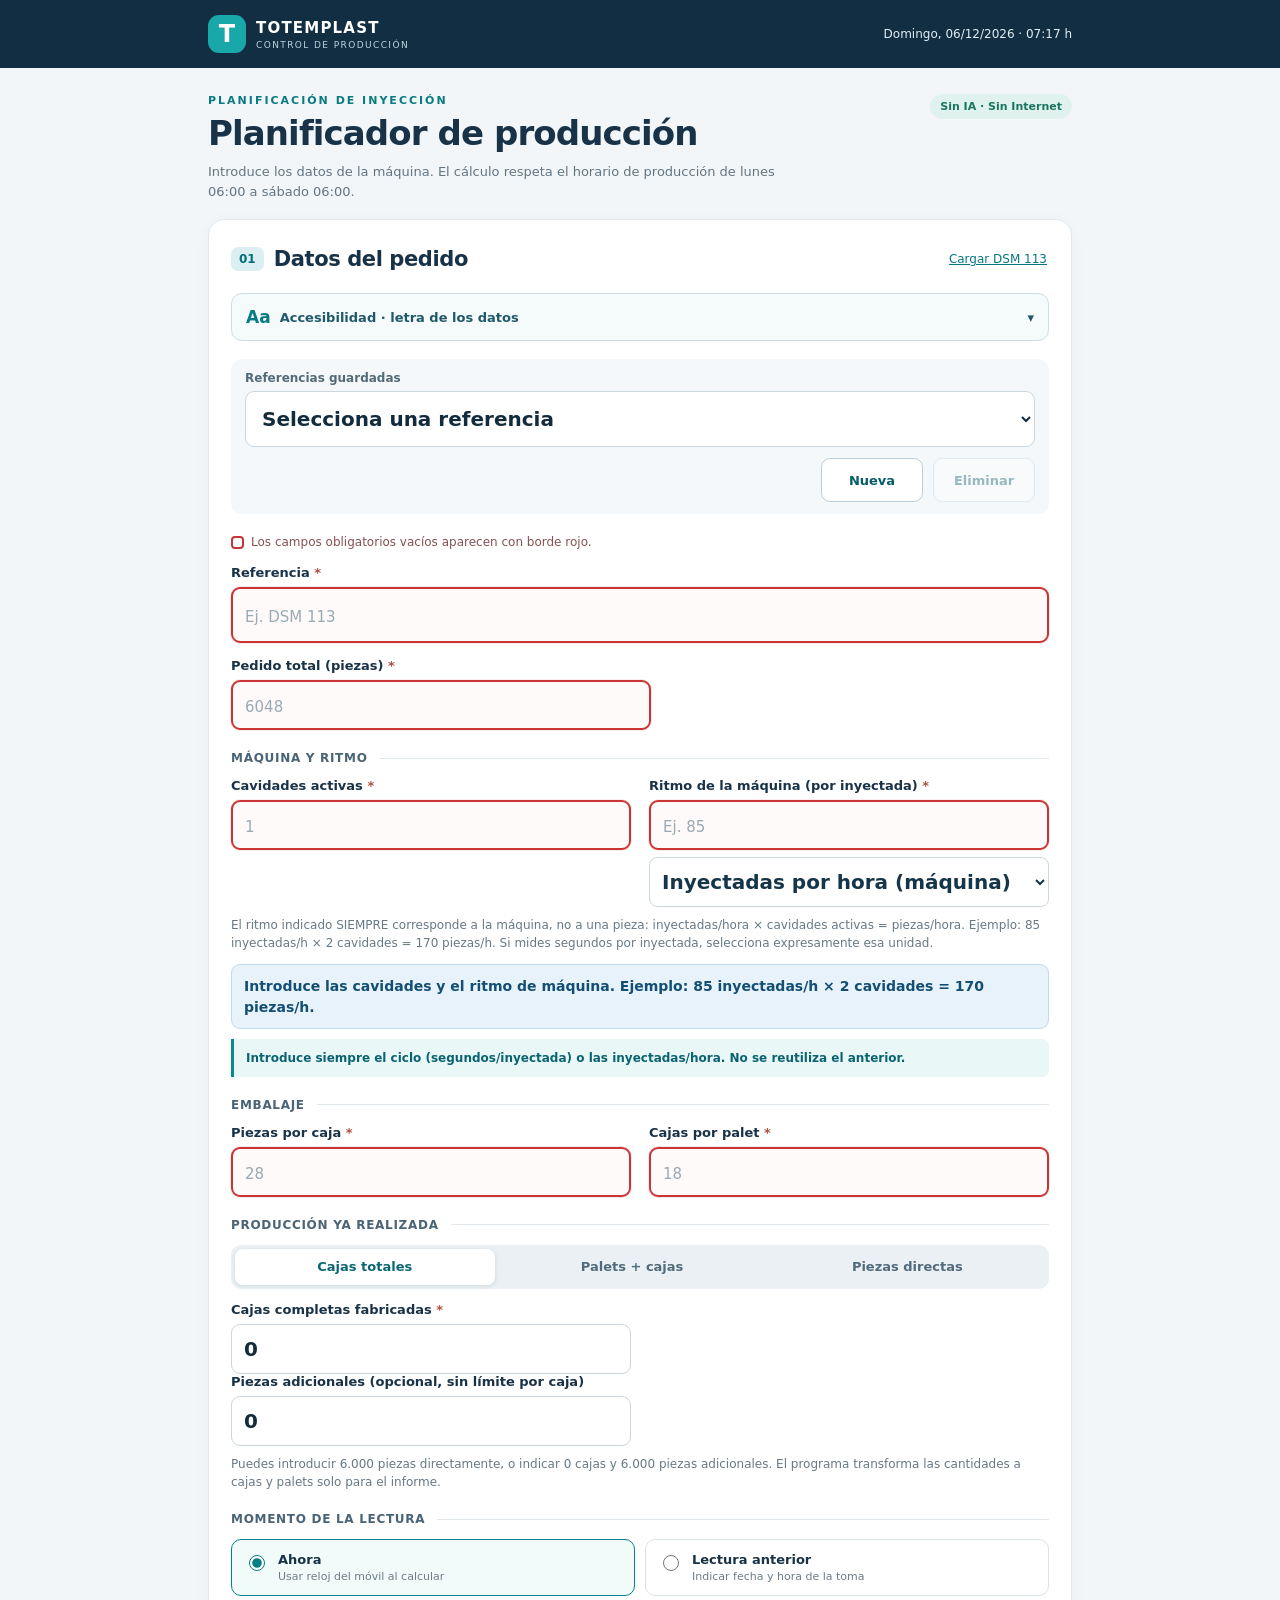
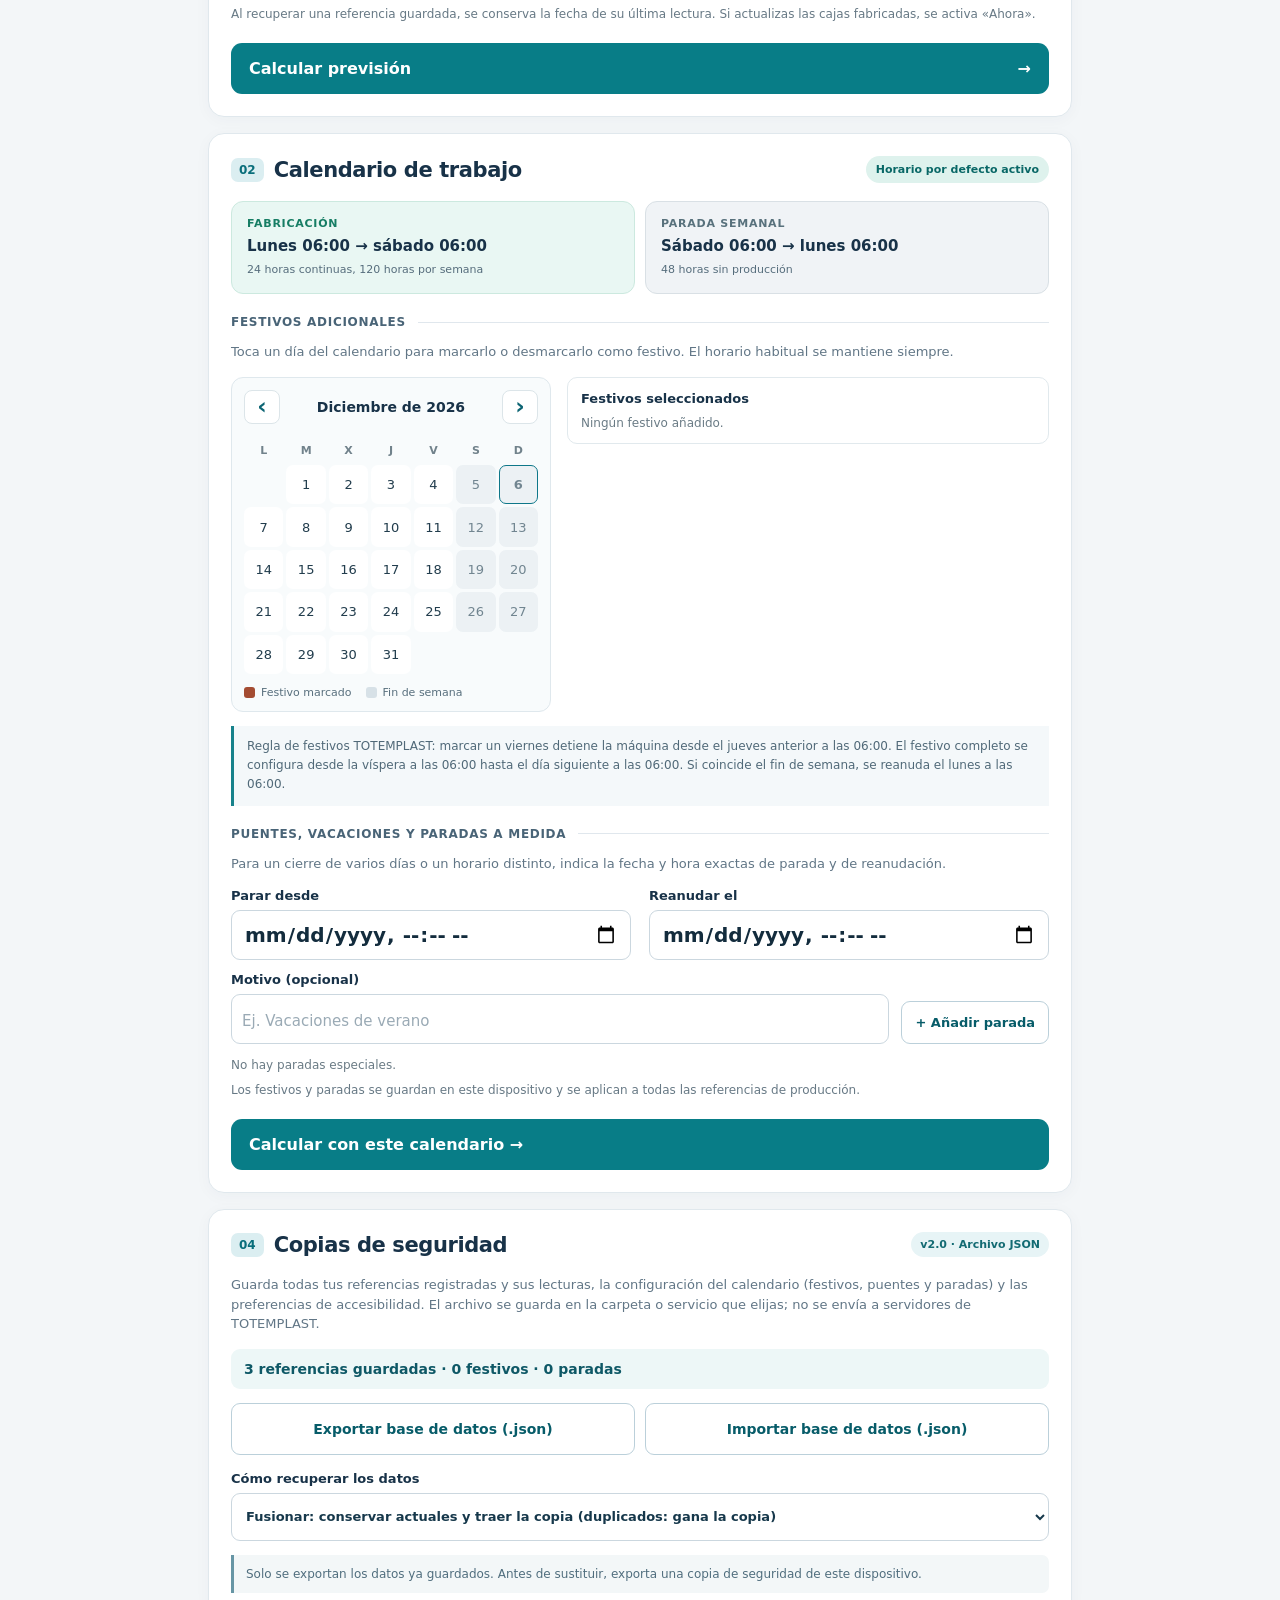
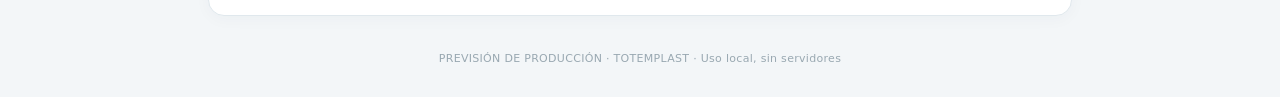
==== commit 1febbe7c: "Android v2.1: referencias a ancho completo y selector sin botones laterales" ====
--- a/totemplast-prevision-android/app/src/main/assets/index.html
+++ b/totemplast-prevision-android/app/src/main/assets/index.html
@@ -49,16 +49,19 @@
    <div class="saved-row">
     <label for="savedReferences">Referencias guardadas</label>
     <div class="saved-flex"><select id="savedReferences"><option value="">Selecciona una referencia</option></select>
-      <button id="newBtn" type="button" class="outline small-btn">Nueva</button>
-      <button id="deleteBtn" type="button" class="outline small-btn" disabled>Eliminar</button>
+      <p id="savedReferenceFull" class="saved-ref-full hidden" aria-live="polite"></p>
+      <div class="saved-actions">
+       <button id="newBtn" type="button" class="outline small-btn">Nueva</button>
+       <button id="deleteBtn" type="button" class="outline small-btn" disabled>Eliminar</button>
+      </div>
     </div>
    </div>
 
    <p class="required-hint"><span class="required-hint-symbol" aria-hidden="true"></span> Los campos obligatorios vacíos aparecen con borde rojo.</p>
-   <div class="form-grid">
-    <div class="field"><label for="reference">Referencia <span class="req">*</span></label>
+   <div class="form-grid reference-wide-grid">
+    <div class="field reference-full-width"><label for="reference">Referencia <span class="req">*</span></label>
       <input id="reference" type="text" autocapitalize="characters" placeholder="Ej. DSM 113" autocomplete="off" maxlength="90"></div>
-    <div class="field"><label for="orderPieces">Pedido total (piezas) <span class="req">*</span></label>
+    <div class="field order-field"><label for="orderPieces">Pedido total (piezas) <span class="req">*</span></label>
       <input id="orderPieces" type="number" min="1" step="1" inputmode="numeric" placeholder="6048"></div>
    </div>
 
@@ -560,6 +563,12 @@
     try { localStorage.setItem(STORAGE_KEY,JSON.stringify(stored)); }
     catch(_) { text('actionStatus','El dispositivo no ha permitido guardar las referencias. Los calculos siguen funcionando.'); }
   }
+  function showSavedReferenceFull() {
+    const name=$('savedReferences').value;
+    const el=$('savedReferenceFull');
+    el.textContent=name;
+    el.classList.toggle('hidden',!name || name.length<=13);
+  }
   function refreshReferences(selected) {
     const sel=$('savedReferences');
     sel.innerHTML='<option value="">Selecciona una referencia</option>';
@@ -569,6 +578,7 @@
     });
     sel.value=selected && stored[selected]?selected:'';
     $('deleteBtn').disabled=!sel.value;
+    showSavedReferenceFull();
   }
   // En una actualizacion anterior pudo quedar REE 11 como ensayo. Nunca era un pedido real.
   // Limpieza una sola vez; despues los datos que escriba el usuario se respetan.
@@ -850,7 +860,7 @@
   $('calculateCalendarBtn').addEventListener('click',calculate);
   $('newBtn').addEventListener('click',newReference);  $('exampleBtn').addEventListener('click',loadExample);
   $('savedReferences').addEventListener('change',(ev)=>{
-    const ref=ev.target.value;if(ref)loadReference(ref);else $('deleteBtn').disabled=true;
+    const ref=ev.target.value;if(ref)loadReference(ref);else {$('deleteBtn').disabled=true;showSavedReferenceFull();}
   });
   $('deleteBtn').addEventListener('click',()=>{
     const ref=$('savedReferences').value;
--- a/totemplast-prevision-android/app/src/main/assets/styles.css
+++ b/totemplast-prevision-android/app/src/main/assets/styles.css
@@ -145,3 +145,25 @@
 .backup-status{font-size:12px;line-height:1.55;color:#506e7e;padding:10px 12px;background:#f3f7f8;border-left:3px solid #6796a5;border-radius:0 7px 7px 0;margin:14px 0 0}
 .backup-status.backup-error{background:#fff1ef;color:#962b23;border-left-color:#bf3535}
 @media(max-width:570px){.backup-actions{grid-template-columns:1fr}.backup-panel .panel-head{align-items:flex-start}}
+
+/* v2.1: nombres de referencias largos siempre legibles, sin reducir la letra.
+   Los botones de acción se sitúan debajo del selector y no le quitan anchura. */
+.saved-row .saved-flex{display:flex;flex-direction:column;align-items:stretch;gap:11px}
+.saved-row .saved-flex #savedReferences{flex:none;flex-basis:auto;width:100%;min-width:0;max-width:100%;height:56px;text-overflow:ellipsis}
+.saved-actions{display:flex;gap:10px;justify-content:flex-end;width:100%}
+.saved-actions button{min-width:102px;min-height:44px}
+.saved-ref-full{margin:0;padding:9px 11px;background:#e8f5f7;border-left:3px solid #128990;color:#134d5b;border-radius:0 7px 7px 0;line-height:1.4;overflow-wrap:anywhere;font-size:var(--totemplast-data-size);font-weight:var(--totemplast-data-weight)}
+.reference-wide-grid{grid-template-columns:minmax(0,1fr);gap:15px}
+.reference-wide-grid .reference-full-width{grid-column:1/-1;min-width:0}
+.reference-wide-grid #reference{width:100%;min-width:0;min-height:56px}
+.reference-wide-grid .order-field{grid-column:1/-1;width:min(100%,420px)}
+@media(max-width:600px){
+  .saved-row{padding:13px 14px}
+  .saved-actions button{flex:1 1 0}
+  /* En una pantalla de 355 CSS px: Referencia 141.5 -> 354 px (x2.5).
+     El selector pasa de ~105 a ~267 px sin perder su tipografía accesible. */
+  .reference-wide-grid .reference-full-width{position:relative;left:50%;transform:translateX(-50%);width:calc(100vw - 1px);max-width:calc(100vw - 1px)}
+  .reference-wide-grid .reference-full-width label{padding-left:30px}
+  .reference-wide-grid .order-field{width:100%}
+}
+@media(max-width:350px){.saved-row .saved-flex #savedReferences{flex-basis:auto}}
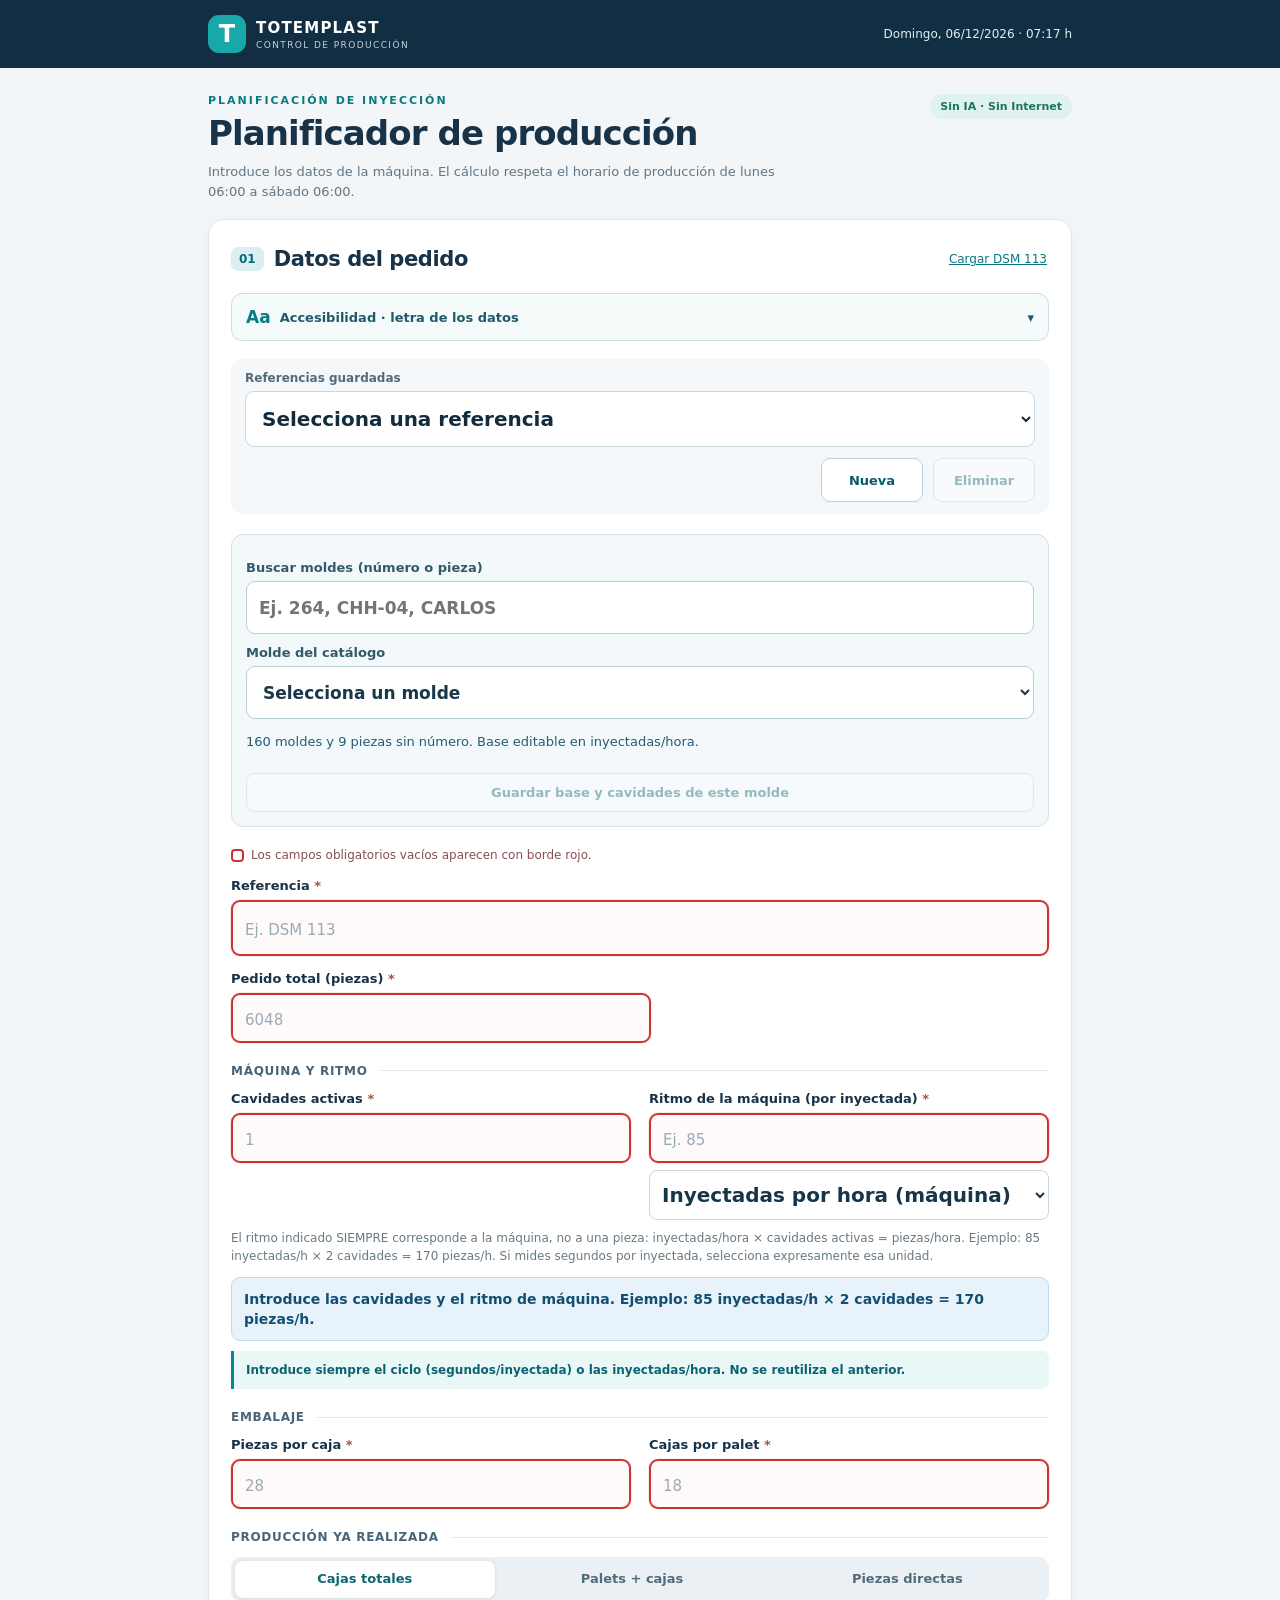
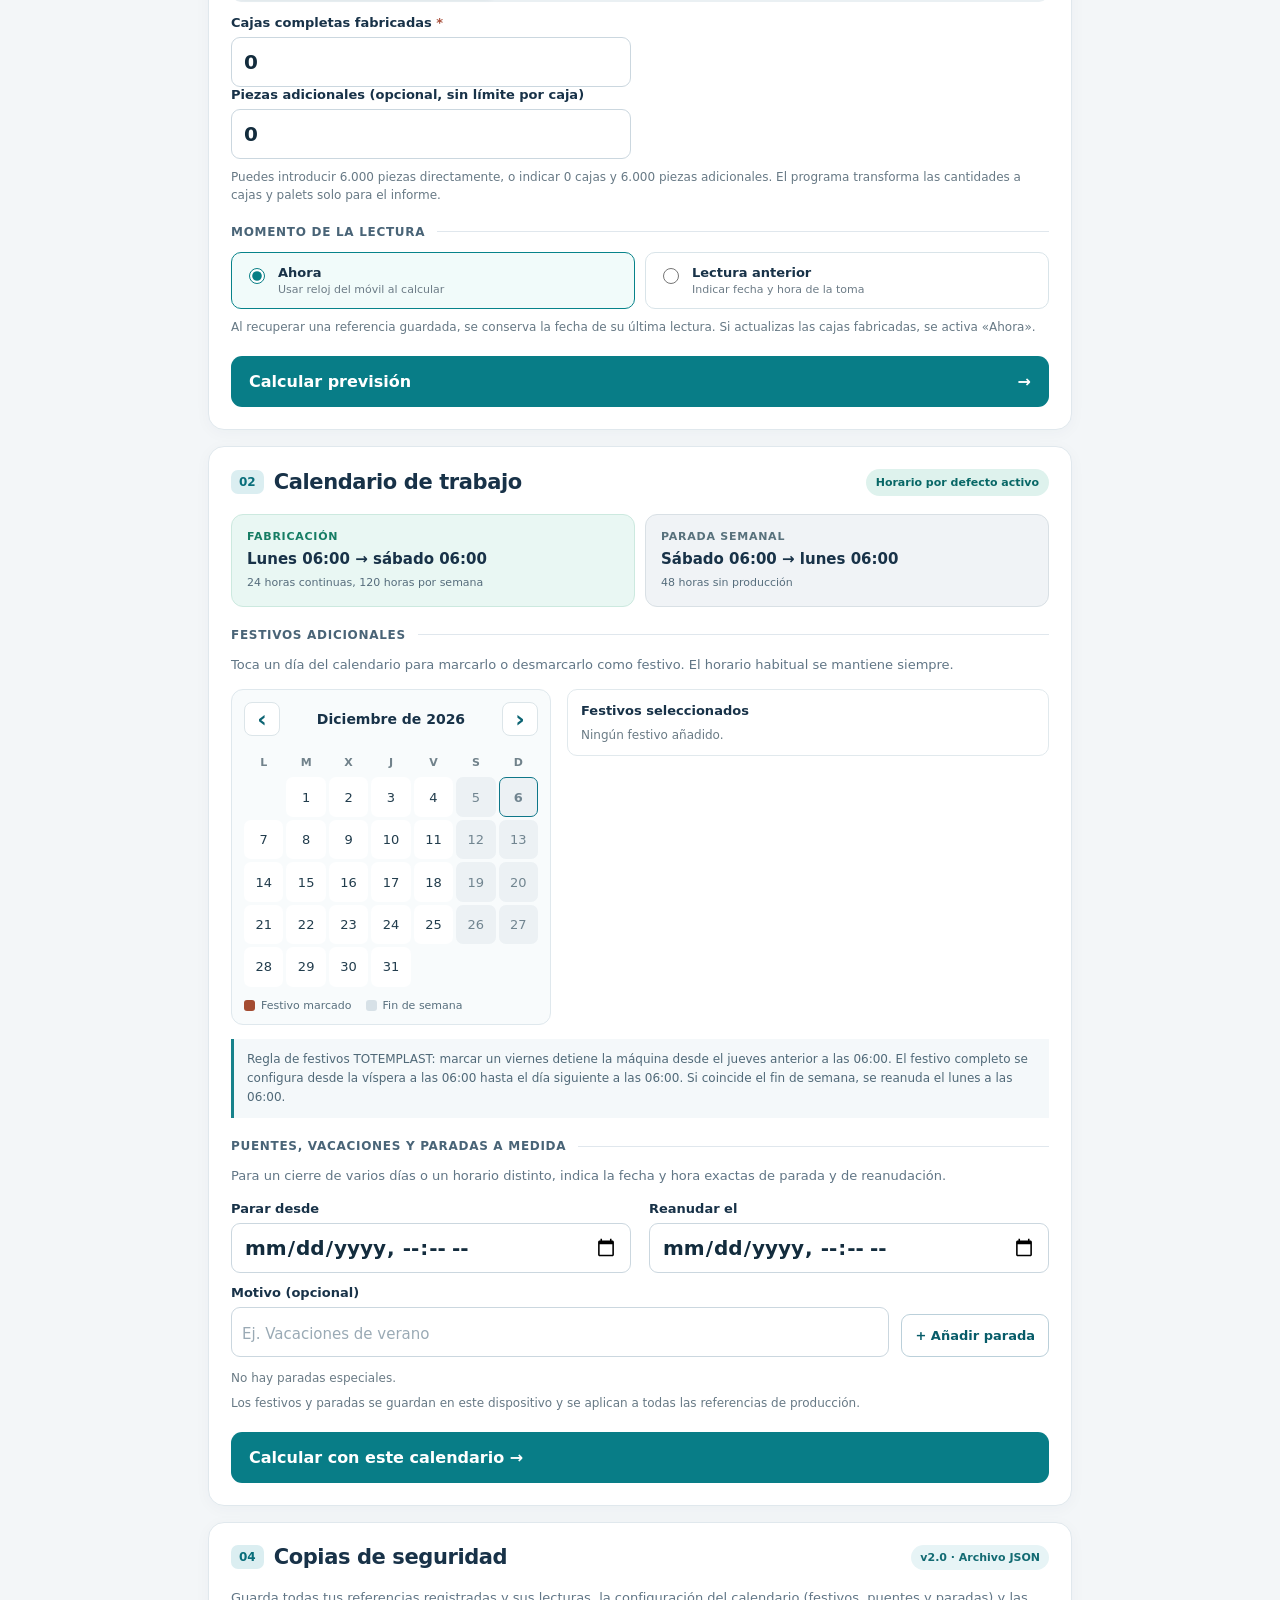
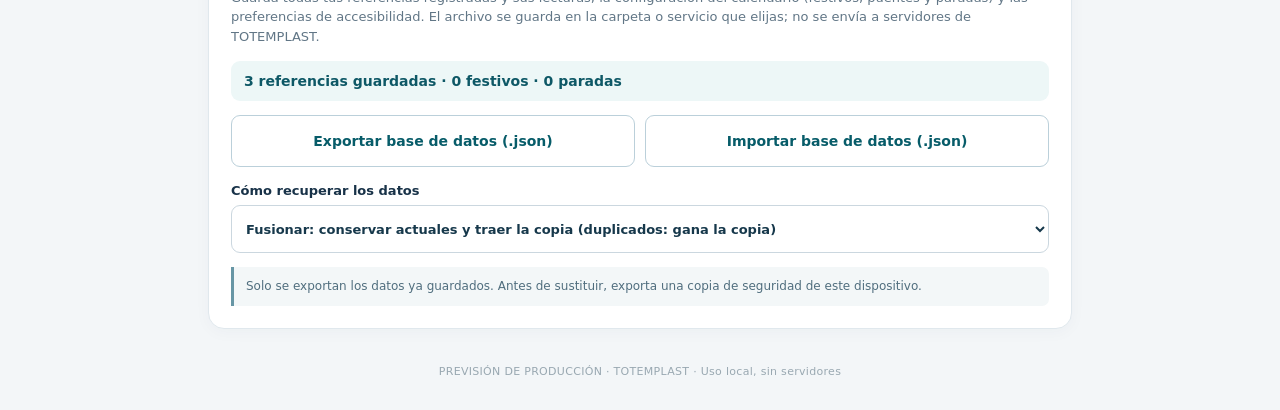
==== commit 52fb7c11: "Android v2.3: catalogo de moldes, configuraciones y base editable" ====
--- a/totemplast-prevision-android/app/src/main/assets/index.html
+++ b/totemplast-prevision-android/app/src/main/assets/index.html
@@ -57,6 +57,16 @@
     </div>
    </div>
 
+   <div class="mold-box">
+    <label for="moldFind">Buscar moldes (número o pieza)</label>
+    <input id="moldFind" type="search" placeholder="Ej. 264, CHH-04, CARLOS">
+    <label for="moldPick">Molde del catálogo</label>
+    <select id="moldPick"><option value="">Selecciona un molde</option></select>
+    <div id="variantBox" class="hidden"><label for="variantPick">Configuración / pieza obligatoria</label>
+    <select id="variantPick"><option value="">Elige la configuración</option></select></div>
+    <p id="moldInfo" aria-live="polite">160 moldes y 9 piezas sin número. Base editable en inyectadas/hora.</p>
+    <button id="moldSaveBase" type="button" class="outline" disabled>Guardar base y cavidades de este molde</button>
+   </div>
    <p class="required-hint"><span class="required-hint-symbol" aria-hidden="true"></span> Los campos obligatorios vacíos aparecen con borde rojo.</p>
    <div class="form-grid reference-wide-grid">
     <div class="field reference-full-width"><label for="reference">Referencia <span class="req">*</span></label>
@@ -241,6 +251,7 @@
  <script src="captura-produccion.js"></script>
  <script src="accesibilidad.js"></script>
  <script src="respaldo.js"></script>
+ <script src="catalogo-moldes-v23.js"></script>
  <script>
 /* Interfaz y persistencia. Se ejecuta localmente en Android o en un navegador. */
 (function () {
@@ -249,6 +260,11 @@
   const Validation = window.TotemplastValidation;
   const Capture = window.TotemplastCapture;
   const Backup = window.TotemplastBackup;
+  const Molds=window.TotemplastMolds;
+  const MOLD_KEY="totemplast_moldes_config_v23";
+  let selectedMold=null;
+  let moldUpdates={};
+  try {moldUpdates=JSON.parse(localStorage.getItem(MOLD_KEY)||"{}")||{};}catch(_){}
   const Accessibility = window.TotemplastAccessibility;
   const ACCESSIBILITY_KEY = "totemplast_accesibilidad_v14";
   const STORAGE_KEY = 'totemplast_previsiones_v1';
@@ -409,6 +425,8 @@
     }
   }
   function getInput() {
+    if($('moldPick').value && Molds.molds[Number($('moldPick').value)].configurations.length>1 && !selectedMold)
+      throw new Error('Elige la configuración de este molde antes de calcular.');
     const measured=rateValue();
     const machine=Capture.machineRate(measured,$('rateUnit').value,$('cavities').value);
     const quantity=Capture.parseProduction({mode,piecesPerBox:$('piecesPerBox').value,
@@ -424,7 +442,8 @@
       boxesPerPallet:$('boxesPerPallet').value,
       fullBoxes:quantity.fullBoxes,
       loosePieces:quantity.loosePieces,
-      readAt:d
+      readAt:d,
+      moldCatalogKey:selectedMold
     };
   }
   function readTime(value) {
@@ -643,11 +662,12 @@
     stored[r.reference]={ reference:r.reference,orderPieces:r.orderPieces,cavities:r.cavities,
       injectionsPerHour:r.injectionsPerHour,measuredRateValue:r.measuredRateValue,measuredRateUnit:r.measuredRateUnit,piecesPerBox:r.piecesPerBox,
       boxesPerPallet:r.boxesPerPallet,fullBoxes:r.fullBoxes,loosePieces:r.loosePieces,
-      readAt:r.readAt.toISOString(),mode:mode };
+      readAt:r.readAt.toISOString(),mode:mode,moldCatalogKey:r.moldCatalogKey||selectedMold };
     persist();refreshReferences(r.reference);showRateHint(r.reference);updateBackupCount();
   }
   function loadReference(ref) {
     if (!stored[ref]) return;
+    resetMold();
     const a=stored[ref];
     for(const id of ['reference','orderPieces','cavities','piecesPerBox','boxesPerPallet'])
       $(id).value=a[id] == null ? '' : a[id];
@@ -667,9 +687,11 @@
     setTimeMode(Boolean(a.readAt)); // No transformar una lectura vieja en una lectura de ahora.
     refreshReferences(ref);
     invalidate();
+    if(a.moldCatalogKey){const match=Molds.findKey(a.moldCatalogKey);if(match){$('moldPick').value=String(match.moldIndex);selectMold(false);if(match.mold.configurations.length>1){$('variantPick').value=String(match.configIndex);applyMold(false);}}}
     updateRatePreview();
   }
   function newReference() {
+    resetMold();
     for(const id of ['reference','orderPieces','cavities','injectionsPerHour','piecesPerBox','boxesPerPallet'])$(id).value='';
     for(const id of ['producedBoxes','producedPallets','producedExtraBoxes','producedLoosePieces','producedPieces'])$(id).value='0';
     $('rateUnit').value='per_hour';$('readingDateTime').value=''; setMode('boxes',false);setTimeMode(false);refreshReferences('');showRateHint('');invalidate();
@@ -829,6 +851,71 @@
     const time=new Date();
     text('clock',dateShort(time)+' · '+hhmm(time)+' h');
   }
+  function resetMold() {
+    selectedMold=null;$('moldFind').value='';fillMolds('');
+    $('moldPick').value='';$('variantPick').value='';
+    $('variantBox').classList.add('hidden');$('moldSaveBase').disabled=true;
+    text('moldInfo','160 moldes con número y 9 piezas sin número. Base editable en inyectadas/hora.');
+  }
+  function fillMolds(q){
+    const sel=$('moldPick');sel.innerHTML='<option value="">Selecciona un molde</option>';
+    for(const item of Molds.search(q)){
+      const op=document.createElement('option');op.value=String(item.index);
+      op.textContent=(item.mold.number||'SIN Nº')+' · '+item.mold.piece;sel.appendChild(op);
+    }
+  }
+  function selectMold(fill){
+    selectedMold=null;
+    const idx=$('moldPick').value;
+    if(idx===''){$('variantBox').classList.add('hidden');return;}
+    const mold=Molds.molds[Number(idx)];
+    const v=$('variantPick');v.innerHTML='<option value="">Elige la pieza correcta</option>';
+    mold.configurations.forEach((cfg,i)=>{
+      const op=document.createElement('option');op.value=String(i);
+      op.textContent=cfg.label+' · '+cfg.cavities+' cav. · '+(cfg.base||'SIN BASE')+' iny/h';
+      v.appendChild(op);
+    });
+    if(mold.configurations.length===1){$('variantBox').classList.add('hidden');v.value='0';applyMold(fill);}
+    else{
+      $('variantBox').classList.remove('hidden');v.value='';
+      if(fill){$('reference').value=mold.number||'';$('cavities').value='';$('injectionsPerHour').value='';}
+      $('moldSaveBase').disabled=true;
+      text('moldInfo','Este molde tiene varias bases. Elige la configuración antes de continuar.');
+      updateRatePreview();invalidate();
+    }
+  }
+  function applyMold(fill){
+    const idx=$('moldPick').value,j=$('variantPick').value;
+    if(idx===''||j==='')return;
+    const mold=Molds.molds[Number(idx)],cfg=Molds.effectiveConfig(mold,Number(j),moldUpdates);
+    selectedMold=Molds.key(mold,Number(j));
+    $('moldSaveBase').disabled=false;
+    if(fill){
+      $('reference').value=mold.number||'';
+      $('cavities').value=String(cfg.cavities);
+      $('rateUnit').value='per_hour';
+      $('injectionsPerHour').value=cfg.base||'';
+    }
+    text('moldInfo',(mold.number||'SIN Nº')+' · '+cfg.label+' · '+cfg.cavities+' cavidades · BASE: '+(cfg.base||'SIN DATO')+' iny/h. '+(mold.number?'Puedes cambiarla.':'Introduce una referencia real de pieza.'));
+    updateRatePreview();invalidate();
+  }
+  function saveMoldCorrection(){
+    if(!selectedMold)return;
+    const cavities=Number($('cavities').value),raw=$('injectionsPerHour').value.trim().replace(',','.');
+    const base=Number(raw);
+    if(!Number.isSafeInteger(cavities)||cavities<1||!raw||!Number.isFinite(base)||base<=0){
+      text('moldInfo','Introduce cavidades y base válidas antes de guardar.');return;
+    }
+    const injections=Capture.machineRate(base,$('rateUnit').value,cavities).injectionsPerHour;
+    moldUpdates[selectedMold]={cavities,base:injections};
+    try{localStorage.setItem(MOLD_KEY,JSON.stringify(moldUpdates));text('moldInfo','Corrección guardada: '+cavities+' cavidades y '+injections.toLocaleString('es-ES')+' iny/h.');}
+    catch(_){text('moldInfo','No se ha podido guardar la corrección.');}
+  }
+  fillMolds('');
+  $('moldFind').addEventListener('input',()=>{fillMolds($('moldFind').value);selectedMold=null;$('variantBox').classList.add('hidden');$('moldSaveBase').disabled=true;});
+  $('moldPick').addEventListener('change',()=>selectMold(true));
+  $('variantPick').addEventListener('change',()=>applyMold(true));
+  $('moldSaveBase').addEventListener('click',saveMoldCorrection);
   for(const id of dataIds) {
     $(id).addEventListener('input',()=>{
       if (id==='reference') showRateHint($('reference').value);
@@ -885,7 +972,7 @@
   function backupCurrentData() {
     let prefs=null;
     try {prefs=JSON.parse(localStorage.getItem(ACCESSIBILITY_KEY)||'null');}catch(_){}
-    return {references:stored,calendar:calendarState,accessibility:prefs};
+    return {references:stored,calendar:calendarState,accessibility:prefs,moldCorrections:moldUpdates};
   }
   function updateBackupCount() {
     const count=Object.keys(stored).length;
--- a/totemplast-prevision-android/app/src/main/assets/styles.css
+++ b/totemplast-prevision-android/app/src/main/assets/styles.css
@@ -160,10 +160,21 @@
 @media(max-width:600px){
   .saved-row{padding:13px 14px}
   .saved-actions button{flex:1 1 0}
-  /* En una pantalla de 355 CSS px: Referencia 141.5 -> 354 px (x2.5).
-     El selector pasa de ~105 a ~267 px sin perder su tipografía accesible. */
-  .reference-wide-grid .reference-full-width{position:relative;left:50%;transform:translateX(-50%);width:calc(100vw - 1px);max-width:calc(100vw - 1px)}
-  .reference-wide-grid .reference-full-width label{padding-left:30px}
+  /* v2.2: ancho del contenedor, sin sobresalir de los márgenes del panel. */
+  .reference-wide-grid .reference-full-width{position:static;left:auto;transform:none;width:100%;max-width:100%}
+  .reference-wide-grid .reference-full-width label{padding-left:0}
   .reference-wide-grid .order-field{width:100%}
 }
 @media(max-width:350px){.saved-row .saved-flex #savedReferences{flex-basis:auto}}
+
+/* v2.2: garantías de ancho para el campo de referencia en todas las pantallas. */
+.reference-wide-grid,.reference-wide-grid .reference-full-width,.reference-wide-grid #reference{width:100%;max-width:100%;min-width:0;box-sizing:border-box}
+/* v2.2: evitar desplazamiento horizontal en móviles estrechos (320 px). */
+@media(max-width:360px){.calendar-panel .panel-head{flex-wrap:wrap}.calendar-panel .schedule-tag{white-space:normal}.calendar-panel .form-grid .field{min-width:0}.calendar-panel input[type="datetime-local"]{min-width:0;max-width:100%}}
+
+/* Catálogo de moldes v2.3 */
+.mold-box{background:#f3f8fa;border:1px solid #d2e3e9;border-radius:12px;padding:14px;margin:4px 0 20px;min-width:0}
+.mold-box label{display:block;font-size:13px;font-weight:750;color:#315a6b;margin:11px 0 6px}
+.mold-box input,.mold-box select{width:100%;min-width:0;max-width:100%;box-sizing:border-box;min-height:53px;padding:10px 12px;background:#fff;border:1px solid #bcced8;border-radius:9px;color:#18384a;font-size:17px;font-weight:700}
+.mold-box #moldInfo{font-size:13px;line-height:1.5;color:#245c72;overflow-wrap:anywhere}
+.mold-box button{width:100%;margin:8px 0 0}
